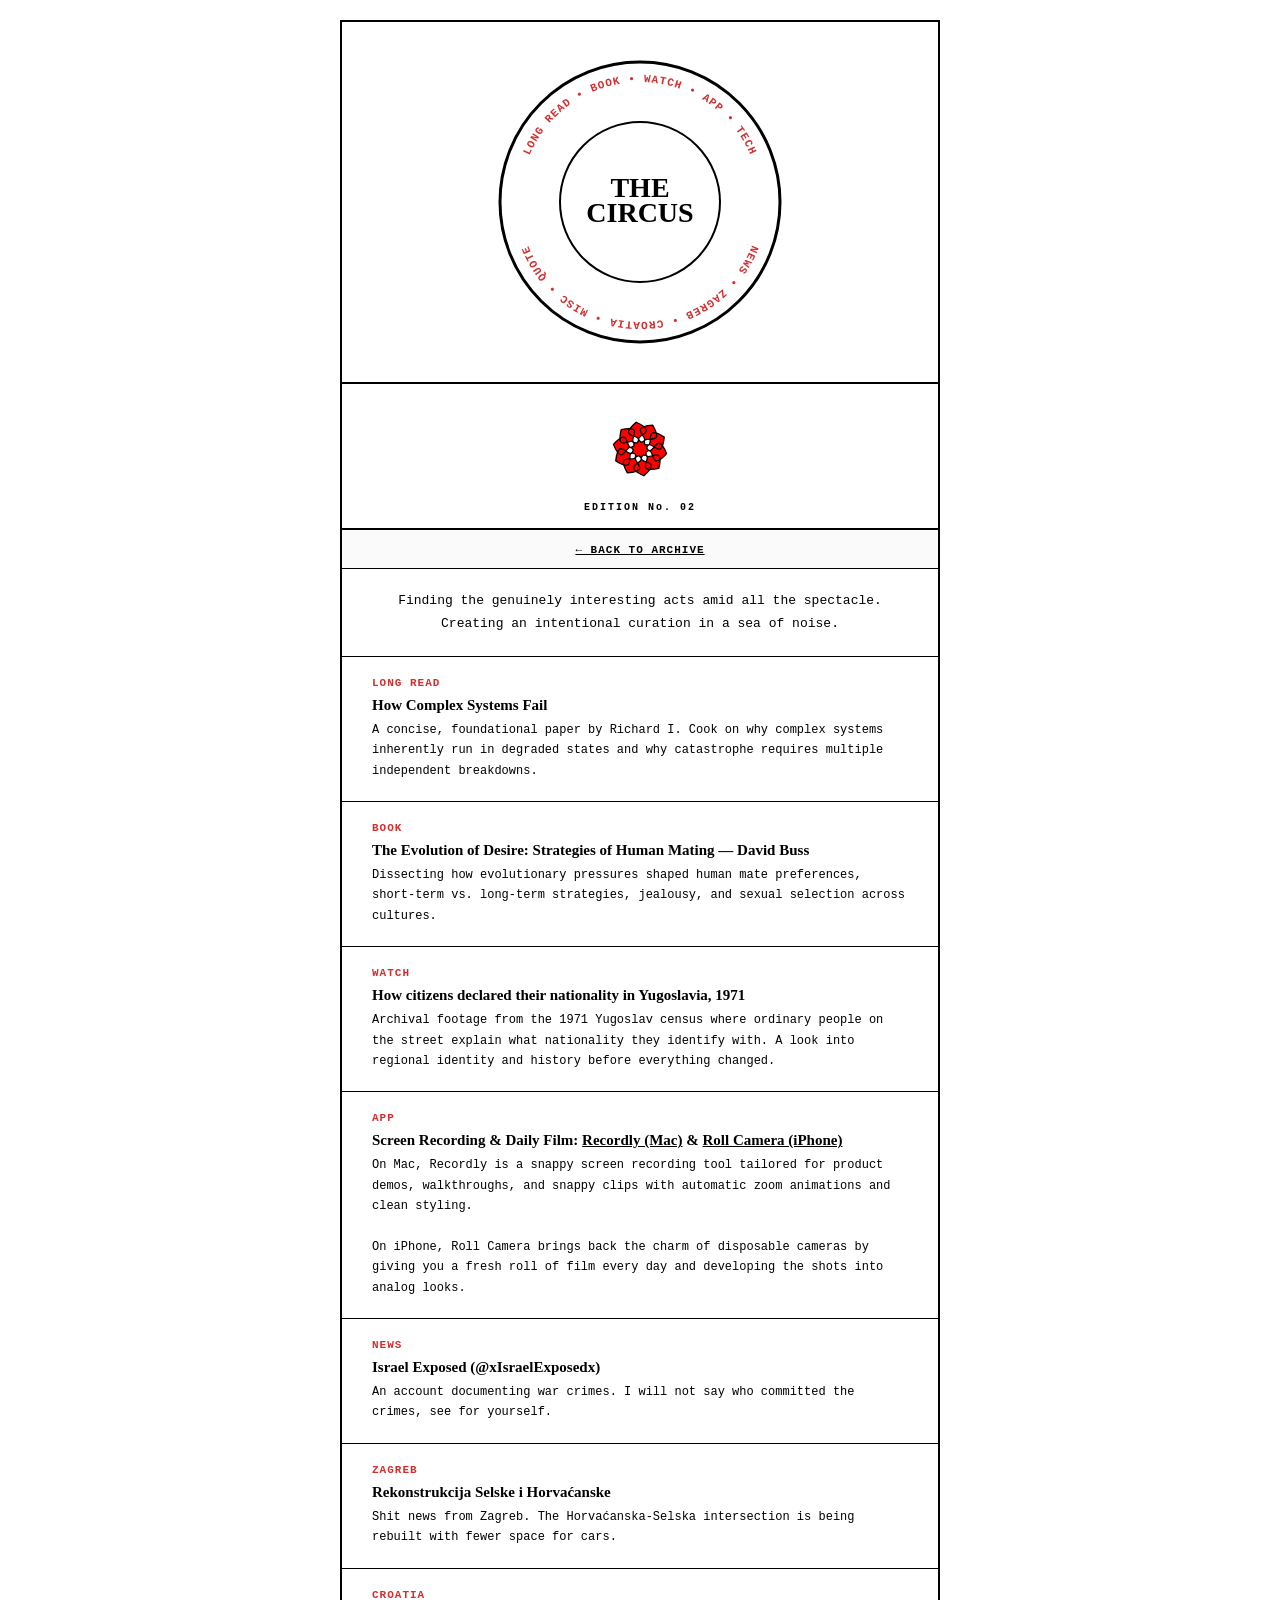
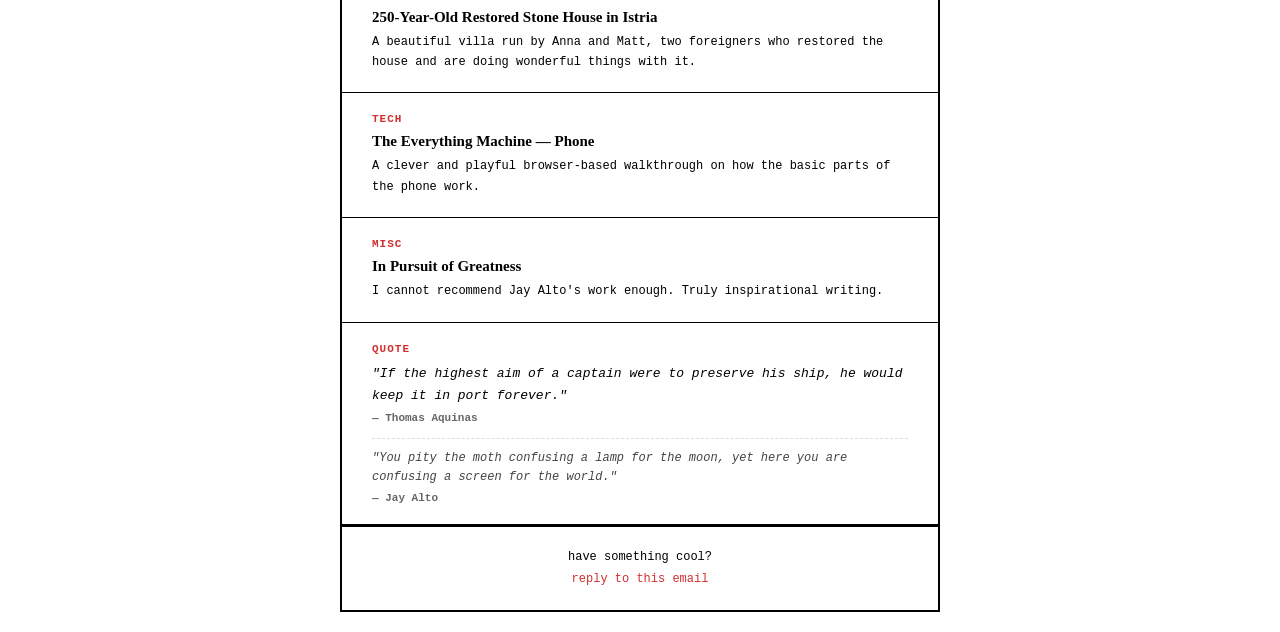
==== editions/august-2026.html @ e8a1b646 "August edition" ====
<!DOCTYPE html>
<html lang="en">
<head>
    <meta charset="UTF-8">
    <meta name="viewport" content="width=device-width, initial-scale=1.0">
    <title>THE CIRCUS — August 2026 Edition</title>
    <style>
        @media only screen and (max-width: 600px) {
            .email-container {
                width: 100% !important;
                border-left: none !important;
                border-right: none !important;
            }
            .content-padding {
                padding: 15px 20px !important;
            }
            .main-title {
                font-size: 24px !important;
            }
            .svg-container {
                width: 250px !important;
                height: 250px !important;
            }
        }

        @keyframes spin {
            from {
                transform: rotate(0deg);
            }
            to {
                transform: rotate(360deg);
            }
        }
        .spinning-ring {
            animation: spin 8s linear infinite;
            transform-origin: center;
            display: inline-block;
        }
    </style>
</head>
<body style="margin: 0; padding: 0; font-family: 'Courier New', Courier, monospace; background-color: #fff;">

    <table width="100%" border="0" cellpadding="0" cellspacing="0" style="background-color: #fff;">
        <tr>
            <td align="center" style="padding: 20px 0;">

                <table class="email-container" width="600" border="0" cellpadding="0" cellspacing="0" style="background-color: #fff; border: 2px solid #000; max-width: 600px;">

                    <!-- Header with circular ring and curved text -->
                    <tr>
                        <td class="content-padding" style="padding: 30px 0; border-bottom: 2px solid #000; text-align: center;">
                            <svg class="svg-container" width="300" height="300" viewBox="0 0 300 300" xmlns="http://www.w3.org/2000/svg" style="margin: 0 auto; display: block;">

                                <circle cx="150" cy="150" r="140" fill="none" stroke="#000" stroke-width="3"/>
                                <circle cx="150" cy="150" r="80" fill="none" stroke="#000" stroke-width="2"/>
                                <circle cx="150" cy="150" r="70" fill="#fff" stroke="none"/>

                                <g class="spinning-ring">
                                    <defs>
                                        <path id="topCircle" d="M 30, 150 A 120, 120 0 0, 1 270, 150" fill="none"/>
                                        <path id="bottomCircle" d="M 270, 150 A 120, 120 0 0, 1 30, 150" fill="none"/>
                                    </defs>

                                    <text font-family="'Courier New', Courier, monospace" font-size="11" font-weight="bold" fill="#d32f2f" letter-spacing="1">
                                        <textPath href="#topCircle" startOffset="50%" text-anchor="middle">
                                            LONG READ  •  BOOK  •  WATCH  •  APP  •  TECH
                                        </textPath>
                                    </text>

                                    <text font-family="'Courier New', Courier, monospace" font-size="11" font-weight="bold" fill="#d32f2f" letter-spacing="1">
                                        <textPath href="#bottomCircle" startOffset="50%" text-anchor="middle">
                                            NEWS  •  ZAGREB  •  CROATIA  •  MISC •  QUOTE
                                        </textPath>
                                    </text>
                                </g>

                                <text class="main-title" x="150" y="145" font-family="Georgia, serif" font-size="28" font-weight="bold" text-anchor="middle" fill="#000">THE</text>
                                <text class="main-title" x="150" y="170" font-family="Georgia, serif" font-size="28" font-weight="bold" text-anchor="middle" fill="#000">CIRCUS</text>

                            </svg>
                        </td>
                    </tr>

                    <!-- Edition Seal -->
                    <tr>
                        <td class="content-padding" style="padding: 20px 0 15px 0; border-bottom: 2px solid #000; text-align: center;">
                            <svg width="90" height="90" viewBox="0 0 1000 1000" xmlns="http://www.w3.org/2000/svg" style="display: block; margin: 0 auto;">
                                <g transform="translate(500, 500) rotate(261.86400000000003)"><g transform="scale(1.2)" opacity="1"><g transform="rotate(0) scale(1)" opacity="1"><path d="M 250 0 C 113.54578945994976 218.37238476027972, 141.4484108922605 -75.02513537941229, 59.441032268447096 19.31356214843421 C 70.33550011190437 143.8378994099024, 220.21654058284918 -109.92642986878644, 202.25424859373686 146.9463130731183 C -36.49559395721087 243.4075108777157, 158.53283636643397 22.44468035545108, 36.73657826827957 50.563562148434215 C -27.643181095477217 157.70947473619827, 242.77205808802077 40.50768497065155, 77.25424859373686 237.76412907378838 C -172.59690092233222 175.469240956874, 115.06310668155504 111.34139106115921, 3.827021247335479e-15 62.5 C -115.06310668155504 111.34139106115921, 172.59690092233225 175.469240956874, -77.25424859373683 237.7641290737884 C -242.77205808802074 40.50768497065161, 27.643181095477225 157.70947473619825, -36.736578268279565 50.563562148434215 C -158.53283636643397 22.444680355451094, 36.4955939572109 243.4075108777157, -202.25424859373683 146.94631307311832 C -220.21654058284918 -109.92642986878641, -70.33550011190435 143.8378994099024, -59.441032268447096 19.31356214843422 C -141.4484108922605 -75.02513537941229, -113.54578945994973 218.37238476027972, -250 3.061616997868383e-14 C -113.54578945994979 -218.37238476027972, -141.44841089226048 75.02513537941232, -59.4410322684471 -19.313562148434205 C -70.33550011190438 -143.8378994099024, -220.21654058284912 109.92642986878647, -202.25424859373686 -146.94631307311826 C 36.49559395721087 -243.4075108777157, -158.53283636643397 -22.44468035545106, -36.73657826827958 -50.56356214843421 C 27.643181095477196 -157.70947473619825, -242.77205808802077 -40.50768497065155, -77.25424859373689 -237.76412907378838 C 172.59690092233222 -175.46924095687405, -115.06310668155506 -111.34139106115919, -1.1481063742006436e-14 -62.5 C 115.06310668155501 -111.34139106115924, -172.59690092233228 -175.46924095687396, 77.2542485937368 -237.7641290737884 C 242.77205808802074 -40.50768497065164, -27.643181095477246 -157.70947473619825, 36.73657826827956 -50.56356214843422 C 158.53283636643397 -22.44468035545112, -36.49559395721093 -243.4075108777157, 202.25424859373683 -146.94631307311835 C 220.2165405828492 109.92642986878639, 70.33550011190434 -143.83789940990243, 59.441032268447096 -19.31356214843423 C 141.4484108922605 75.02513537941226, 113.54578945994976 -218.37238476027972, 250 0 Z" fill="#FF0000" stroke="#000000" stroke-width="12" stroke-linejoin="round"/></g></g></g>
                            </svg>
                            <p style="margin: 8px 0 0 0; color: #000; font-size: 10px; font-weight: bold; letter-spacing: 2px;">EDITION No. 02</p>
                        </td>
                    </tr>

                    <!-- Navigation Bar -->
                    <tr>
                        <td class="content-padding" style="padding: 10px 30px; border-bottom: 1px solid #000; background-color: #fafafa; text-align: center;">
                            <a href="../index.html" style="color: #000; font-size: 11px; font-weight: bold; text-decoration: underline; letter-spacing: 1px;">← BACK TO ARCHIVE</a>
                        </td>
                    </tr>

                    <!-- Intro -->
                    <tr>
                        <td class="content-padding" style="padding: 20px 30px; border-bottom: 1px solid #000;">
                            <p style="margin: 0; color: #000; font-size: 13px; line-height: 1.8; text-align: center;">Finding the genuinely interesting acts amid all the spectacle. Creating an intentional curation in a sea of noise.</p>
                        </td>
                    </tr>

                    <!-- Long Read -->
                    <tr>
                        <td class="content-padding" style="padding: 20px 30px; border-bottom: 1px solid #000;">
                            <p style="margin: 0 0 5px 0; color: #d32f2f; font-size: 11px; font-weight: bold; letter-spacing: 1px;">LONG READ</p>
                            <h3 style="margin: 8px 0 6px 0; color: #000; font-size: 15px; font-weight: bold; font-family: Georgia, serif;">
                                <a href="https://how.complexsystems.fail/" style="color: #000; text-decoration: none;">How Complex Systems Fail</a>
                            </h3>
                            <p style="margin: 0; color: #000; font-size: 12px; line-height: 1.7;">A concise, foundational paper by Richard I. Cook on why complex systems inherently run in degraded states and why catastrophe requires multiple independent breakdowns.</p>
                        </td>
                    </tr>

                    <!-- Book -->
                    <tr>
                        <td class="content-padding" style="padding: 20px 30px; border-bottom: 1px solid #000;">
                            <p style="margin: 0 0 5px 0; color: #d32f2f; font-size: 11px; font-weight: bold; letter-spacing: 1px;">BOOK</p>
                            <h3 style="margin: 8px 0 6px 0; color: #000; font-size: 15px; font-weight: bold; font-family: Georgia, serif;">
                                <a href="https://www.goodreads.com/book/show/27491.The_Evolution_Of_Desire" style="color: #000; text-decoration: none;">The Evolution of Desire: Strategies of Human Mating — David Buss</a>
                            </h3>
                            <p style="margin: 0; color: #000; font-size: 12px; line-height: 1.7;">Dissecting how evolutionary pressures shaped human mate preferences, short-term vs. long-term strategies, jealousy, and sexual selection across cultures.</p>
                        </td>
                    </tr>

                    <!-- Watch -->
                    <tr>
                        <td class="content-padding" style="padding: 20px 30px; border-bottom: 1px solid #000;">
                            <p style="margin: 0 0 5px 0; color: #d32f2f; font-size: 11px; font-weight: bold; letter-spacing: 1px;">WATCH</p>
                            <h3 style="margin: 8px 0 6px 0; color: #000; font-size: 15px; font-weight: bold; font-family: Georgia, serif;">
                                <a href="https://www.youtube.com/watch?v=VNcKj-SyLec" style="color: #000; text-decoration: none;">How citizens declared their nationality in Yugoslavia, 1971</a>
                            </h3>
                            <p style="margin: 0; color: #000; font-size: 12px; line-height: 1.7;">Archival footage from the 1971 Yugoslav census where ordinary people on the street explain what nationality they identify with. A look into regional identity and history before everything changed.</p>
                        </td>
                    </tr>

                    <!-- App -->
                    <tr>
                        <td class="content-padding" style="padding: 20px 30px; border-bottom: 1px solid #000;">
                            <p style="margin: 0 0 5px 0; color: #d32f2f; font-size: 11px; font-weight: bold; letter-spacing: 1px;">APP</p>
                            <h3 style="margin: 8px 0 6px 0; color: #000; font-size: 15px; font-weight: bold; font-family: Georgia, serif;">
                                Screen Recording &amp; Daily Film: <a href="https://recordly.dev/" style="color: #000; text-decoration: underline;">Recordly (Mac)</a> &amp; <a href="https://apps.apple.com/hr/app/roll-camera-fresh-film-daily/id6757470454" style="color: #000; text-decoration: underline;">Roll Camera (iPhone)</a>
                            </h3>
                            <p style="margin: 0; color: #000; font-size: 12px; line-height: 1.7;">On Mac, Recordly is a snappy screen recording tool tailored for product demos, walkthroughs, and snappy clips with automatic zoom animations and clean styling.<br><br>On iPhone, Roll Camera brings back the charm of disposable cameras by giving you a fresh roll of film every day and developing the shots into analog looks.</p>
                        </td>
                    </tr>

                    <!-- News -->
                    <tr>
                        <td class="content-padding" style="padding: 20px 30px; border-bottom: 1px solid #000;">
                            <p style="margin: 0 0 5px 0; color: #d32f2f; font-size: 11px; font-weight: bold; letter-spacing: 1px;">NEWS</p>
                            <h3 style="margin: 8px 0 6px 0; color: #000; font-size: 15px; font-weight: bold; font-family: Georgia, serif;">
                                <a href="https://x.com/xIsraelExposedx" style="color: #000; text-decoration: none;">Israel Exposed (@xIsraelExposedx)</a>
                            </h3>
                            <p style="margin: 0; color: #000; font-size: 12px; line-height: 1.7;">An account documenting war crimes. I will not say who committed the crimes, see for yourself.</p>
                        </td>
                    </tr>

                    <!-- Zagreb -->
                    <tr>
                        <td class="content-padding" style="padding: 20px 30px; border-bottom: 1px solid #000;">
                            <p style="margin: 0 0 5px 0; color: #d32f2f; font-size: 11px; font-weight: bold; letter-spacing: 1px;">ZAGREB</p>
                            <h3 style="margin: 8px 0 6px 0; color: #000; font-size: 15px; font-weight: bold; font-family: Georgia, serif;">
                                <a href="https://www.jutarnji.hr/vijesti/zagreb/rekonstrukcija-selske-i-horvacanske-bus-traka-novo-stajaliste-vise-zelenila-15740242" style="color: #000; text-decoration: none;">Rekonstrukcija Selske i Horvaćanske</a>
                            </h3>
                            <p style="margin: 0; color: #000; font-size: 12px; line-height: 1.7;">Shit news from Zagreb. The Horvaćanska-Selska intersection is being rebuilt with fewer space for cars.</p>
                        </td>
                    </tr>

                    <!-- Croatia -->
                    <tr>
                        <td class="content-padding" style="padding: 20px 30px; border-bottom: 1px solid #000;">
                            <p style="margin: 0 0 5px 0; color: #d32f2f; font-size: 11px; font-weight: bold; letter-spacing: 1px;">CROATIA</p>
                            <h3 style="margin: 8px 0 6px 0; color: #000; font-size: 15px; font-weight: bold; font-family: Georgia, serif;">
                                <a href="https://magme.hr/ova-gotovo-250-godina-stara-kamena-kuca-u-istri-nudi-odmor-uz-vrhunsku-gastronomiju-i-prirodu/" style="color: #000; text-decoration: none;">250-Year-Old Restored Stone House in Istria</a>
                            </h3>
                            <p style="margin: 0; color: #000; font-size: 12px; line-height: 1.7;">A beautiful villa run by Anna and Matt, two foreigners who restored the house and are doing wonderful things with it.</p>
                        </td>
                    </tr>

                    <!-- Tech -->
                    <tr>
                        <td class="content-padding" style="padding: 20px 30px; border-bottom: 1px solid #000;">
                            <p style="margin: 0 0 5px 0; color: #d32f2f; font-size: 11px; font-weight: bold; letter-spacing: 1px;">TECH</p>
                            <h3 style="margin: 8px 0 6px 0; color: #000; font-size: 15px; font-weight: bold; font-family: Georgia, serif;">
                                <a href="https://everythingmachine.io/phone/?ueid=700e7a19033b3e05077d537e4201fb84&utm_source=Sailthru&utm_medium=email&utm_campaign=2026-08-01%20Installer%20138&utm_term=Installer" style="color: #000; text-decoration: none;">The Everything Machine — Phone</a>
                            </h3>
                            <p style="margin: 0; color: #000; font-size: 12px; line-height: 1.7;">A clever and playful browser-based walkthrough on how the basic parts of the phone work.</p>
                        </td>
                    </tr>

                    <!-- Misc -->
                    <tr>
                        <td class="content-padding" style="padding: 20px 30px; border-bottom: 1px solid #000;">
                            <p style="margin: 0 0 5px 0; color: #d32f2f; font-size: 11px; font-weight: bold; letter-spacing: 1px;">MISC</p>
                            <h3 style="margin: 8px 0 6px 0; color: #000; font-size: 15px; font-weight: bold; font-family: Georgia, serif;">
                                <a href="https://jayalto.substack.com/p/we-need-more-people-who-are-unapologetically?triedRedirect=true" style="color: #000; text-decoration: none;">In Pursuit of Greatness</a>
                            </h3>
                            <p style="margin: 0; color: #000; font-size: 12px; line-height: 1.7;">I cannot recommend Jay Alto's work enough. Truly inspirational writing.</p>
                        </td>
                    </tr>

                    <!-- Quote -->
                    <tr>
                        <td class="content-padding" style="padding: 20px 30px; border-bottom: 1px solid #000;">
                            <p style="margin: 0 0 5px 0; color: #d32f2f; font-size: 11px; font-weight: bold; letter-spacing: 1px;">QUOTE</p>
                            <p style="margin: 8px 0 0 0; color: #000; font-size: 13px; line-height: 1.7; font-style: italic;">
                                "If the highest aim of a captain were to preserve his ship, he would keep it in port forever."
                            </p>
                            <p style="margin: 5px 0 0 0; color: #666; font-size: 11px; font-weight: bold;">— Thomas Aquinas</p>
                            <div style="margin-top: 14px; padding-top: 10px; border-top: 1px dashed #ddd;">
                                <p style="margin: 0; color: #444; font-size: 12px; line-height: 1.6; font-style: italic;">
                                    "You pity the moth confusing a lamp for the moon, yet here you are confusing a screen for the world."
                                </p>
                                <p style="margin: 5px 0 0 0; color: #666; font-size: 11px; font-weight: bold;">— Jay Alto</p>
                            </div>
                        </td>
                    </tr>

                    <!-- Footer -->
                    <tr>
                        <td class="content-padding" style="padding: 20px 30px; border-top: 2px solid #000; text-align: center;">
                            <p style="margin: 0; color: #000; font-size: 12px; line-height: 1.8;">have something cool?<br><span style="color: #d32f2f;">reply to this email</span></p>
                        </td>
                    </tr>

                </table>

            </td>
        </tr>
    </table>

</body>
</html>
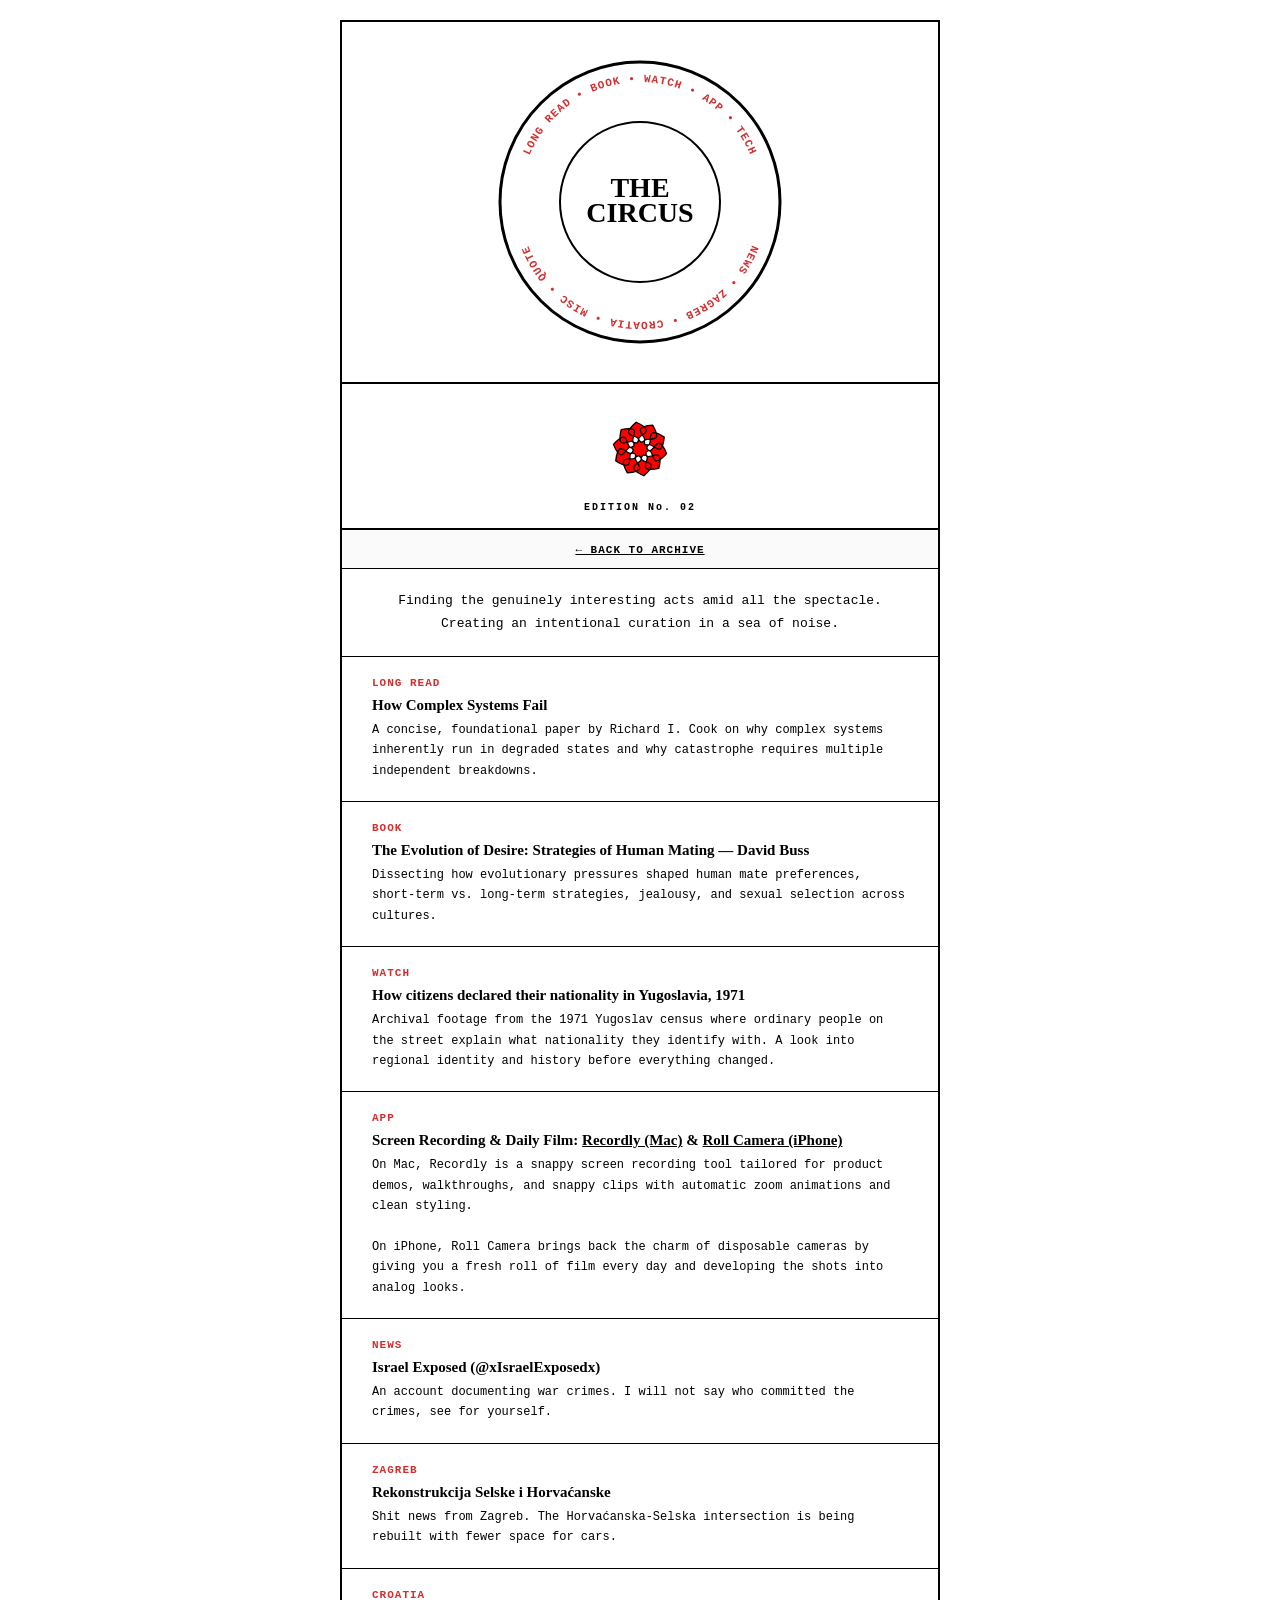
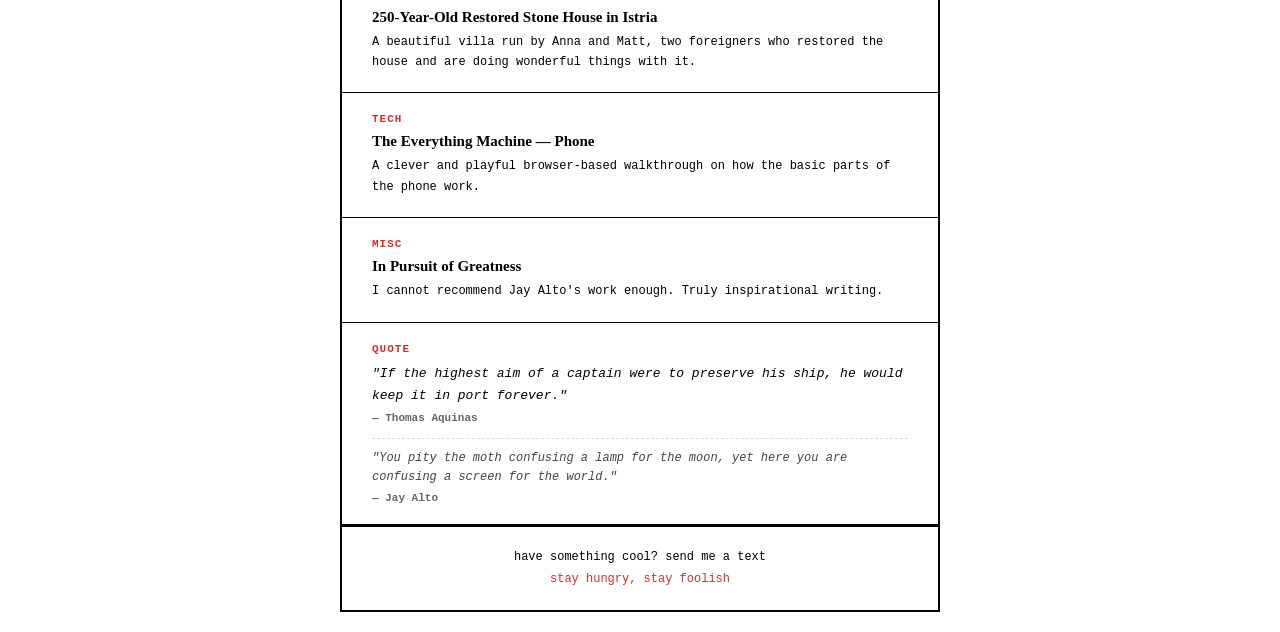
==== commit 0f234bec: "Added october edition, minor fixes for previous editions" ====
--- a/editions/august-2026.html
+++ b/editions/august-2026.html
@@ -110,7 +110,7 @@
                         <td class="content-padding" style="padding: 20px 30px; border-bottom: 1px solid #000;">
                             <p style="margin: 0 0 5px 0; color: #d32f2f; font-size: 11px; font-weight: bold; letter-spacing: 1px;">LONG READ</p>
                             <h3 style="margin: 8px 0 6px 0; color: #000; font-size: 15px; font-weight: bold; font-family: Georgia, serif;">
-                                <a href="https://how.complexsystems.fail/" style="color: #000; text-decoration: none;">How Complex Systems Fail</a>
+                                <a href="https://how.complexsystems.fail/" style="color: #000; text-decoration: none;" target="_blank" rel="noopener noreferrer">How Complex Systems Fail</a>
                             </h3>
                             <p style="margin: 0; color: #000; font-size: 12px; line-height: 1.7;">A concise, foundational paper by Richard I. Cook on why complex systems inherently run in degraded states and why catastrophe requires multiple independent breakdowns.</p>
                         </td>
@@ -121,7 +121,7 @@
                         <td class="content-padding" style="padding: 20px 30px; border-bottom: 1px solid #000;">
                             <p style="margin: 0 0 5px 0; color: #d32f2f; font-size: 11px; font-weight: bold; letter-spacing: 1px;">BOOK</p>
                             <h3 style="margin: 8px 0 6px 0; color: #000; font-size: 15px; font-weight: bold; font-family: Georgia, serif;">
-                                <a href="https://www.goodreads.com/book/show/27491.The_Evolution_Of_Desire" style="color: #000; text-decoration: none;">The Evolution of Desire: Strategies of Human Mating — David Buss</a>
+                                <a href="https://www.goodreads.com/book/show/27491.The_Evolution_Of_Desire" style="color: #000; text-decoration: none;" target="_blank" rel="noopener noreferrer">The Evolution of Desire: Strategies of Human Mating — David Buss</a>
                             </h3>
                             <p style="margin: 0; color: #000; font-size: 12px; line-height: 1.7;">Dissecting how evolutionary pressures shaped human mate preferences, short-term vs. long-term strategies, jealousy, and sexual selection across cultures.</p>
                         </td>
@@ -132,7 +132,7 @@
                         <td class="content-padding" style="padding: 20px 30px; border-bottom: 1px solid #000;">
                             <p style="margin: 0 0 5px 0; color: #d32f2f; font-size: 11px; font-weight: bold; letter-spacing: 1px;">WATCH</p>
                             <h3 style="margin: 8px 0 6px 0; color: #000; font-size: 15px; font-weight: bold; font-family: Georgia, serif;">
-                                <a href="https://www.youtube.com/watch?v=VNcKj-SyLec" style="color: #000; text-decoration: none;">How citizens declared their nationality in Yugoslavia, 1971</a>
+                                <a href="https://www.youtube.com/watch?v=VNcKj-SyLec" style="color: #000; text-decoration: none;" target="_blank" rel="noopener noreferrer">How citizens declared their nationality in Yugoslavia, 1971</a>
                             </h3>
                             <p style="margin: 0; color: #000; font-size: 12px; line-height: 1.7;">Archival footage from the 1971 Yugoslav census where ordinary people on the street explain what nationality they identify with. A look into regional identity and history before everything changed.</p>
                         </td>
@@ -143,7 +143,7 @@
                         <td class="content-padding" style="padding: 20px 30px; border-bottom: 1px solid #000;">
                             <p style="margin: 0 0 5px 0; color: #d32f2f; font-size: 11px; font-weight: bold; letter-spacing: 1px;">APP</p>
                             <h3 style="margin: 8px 0 6px 0; color: #000; font-size: 15px; font-weight: bold; font-family: Georgia, serif;">
-                                Screen Recording &amp; Daily Film: <a href="https://recordly.dev/" style="color: #000; text-decoration: underline;">Recordly (Mac)</a> &amp; <a href="https://apps.apple.com/hr/app/roll-camera-fresh-film-daily/id6757470454" style="color: #000; text-decoration: underline;">Roll Camera (iPhone)</a>
+                                Screen Recording &amp; Daily Film: <a href="https://recordly.dev/" style="color: #000; text-decoration: underline;" target="_blank" rel="noopener noreferrer">Recordly (Mac)</a> &amp; <a href="https://apps.apple.com/hr/app/roll-camera-fresh-film-daily/id6757470454" style="color: #000; text-decoration: underline;" target="_blank" rel="noopener noreferrer">Roll Camera (iPhone)</a>
                             </h3>
                             <p style="margin: 0; color: #000; font-size: 12px; line-height: 1.7;">On Mac, Recordly is a snappy screen recording tool tailored for product demos, walkthroughs, and snappy clips with automatic zoom animations and clean styling.<br><br>On iPhone, Roll Camera brings back the charm of disposable cameras by giving you a fresh roll of film every day and developing the shots into analog looks.</p>
                         </td>
@@ -154,7 +154,7 @@
                         <td class="content-padding" style="padding: 20px 30px; border-bottom: 1px solid #000;">
                             <p style="margin: 0 0 5px 0; color: #d32f2f; font-size: 11px; font-weight: bold; letter-spacing: 1px;">NEWS</p>
                             <h3 style="margin: 8px 0 6px 0; color: #000; font-size: 15px; font-weight: bold; font-family: Georgia, serif;">
-                                <a href="https://x.com/xIsraelExposedx" style="color: #000; text-decoration: none;">Israel Exposed (@xIsraelExposedx)</a>
+                                <a href="https://x.com/xIsraelExposedx" style="color: #000; text-decoration: none;" target="_blank" rel="noopener noreferrer">Israel Exposed (@xIsraelExposedx)</a>
                             </h3>
                             <p style="margin: 0; color: #000; font-size: 12px; line-height: 1.7;">An account documenting war crimes. I will not say who committed the crimes, see for yourself.</p>
                         </td>
@@ -165,7 +165,7 @@
                         <td class="content-padding" style="padding: 20px 30px; border-bottom: 1px solid #000;">
                             <p style="margin: 0 0 5px 0; color: #d32f2f; font-size: 11px; font-weight: bold; letter-spacing: 1px;">ZAGREB</p>
                             <h3 style="margin: 8px 0 6px 0; color: #000; font-size: 15px; font-weight: bold; font-family: Georgia, serif;">
-                                <a href="https://www.jutarnji.hr/vijesti/zagreb/rekonstrukcija-selske-i-horvacanske-bus-traka-novo-stajaliste-vise-zelenila-15740242" style="color: #000; text-decoration: none;">Rekonstrukcija Selske i Horvaćanske</a>
+                                <a href="https://www.jutarnji.hr/vijesti/zagreb/rekonstrukcija-selske-i-horvacanske-bus-traka-novo-stajaliste-vise-zelenila-15740242" style="color: #000; text-decoration: none;" target="_blank" rel="noopener noreferrer">Rekonstrukcija Selske i Horvaćanske</a>
                             </h3>
                             <p style="margin: 0; color: #000; font-size: 12px; line-height: 1.7;">Shit news from Zagreb. The Horvaćanska-Selska intersection is being rebuilt with fewer space for cars.</p>
                         </td>
@@ -176,7 +176,7 @@
                         <td class="content-padding" style="padding: 20px 30px; border-bottom: 1px solid #000;">
                             <p style="margin: 0 0 5px 0; color: #d32f2f; font-size: 11px; font-weight: bold; letter-spacing: 1px;">CROATIA</p>
                             <h3 style="margin: 8px 0 6px 0; color: #000; font-size: 15px; font-weight: bold; font-family: Georgia, serif;">
-                                <a href="https://magme.hr/ova-gotovo-250-godina-stara-kamena-kuca-u-istri-nudi-odmor-uz-vrhunsku-gastronomiju-i-prirodu/" style="color: #000; text-decoration: none;">250-Year-Old Restored Stone House in Istria</a>
+                                <a href="https://magme.hr/ova-gotovo-250-godina-stara-kamena-kuca-u-istri-nudi-odmor-uz-vrhunsku-gastronomiju-i-prirodu/" style="color: #000; text-decoration: none;" target="_blank" rel="noopener noreferrer">250-Year-Old Restored Stone House in Istria</a>
                             </h3>
                             <p style="margin: 0; color: #000; font-size: 12px; line-height: 1.7;">A beautiful villa run by Anna and Matt, two foreigners who restored the house and are doing wonderful things with it.</p>
                         </td>
@@ -187,7 +187,7 @@
                         <td class="content-padding" style="padding: 20px 30px; border-bottom: 1px solid #000;">
                             <p style="margin: 0 0 5px 0; color: #d32f2f; font-size: 11px; font-weight: bold; letter-spacing: 1px;">TECH</p>
                             <h3 style="margin: 8px 0 6px 0; color: #000; font-size: 15px; font-weight: bold; font-family: Georgia, serif;">
-                                <a href="https://everythingmachine.io/phone/?ueid=700e7a19033b3e05077d537e4201fb84&utm_source=Sailthru&utm_medium=email&utm_campaign=2026-08-01%20Installer%20138&utm_term=Installer" style="color: #000; text-decoration: none;">The Everything Machine — Phone</a>
+                                <a href="https://everythingmachine.io/phone/?ueid=700e7a19033b3e05077d537e4201fb84&utm_source=Sailthru&utm_medium=email&utm_campaign=2026-08-01%20Installer%20138&utm_term=Installer" style="color: #000; text-decoration: none;" target="_blank" rel="noopener noreferrer">The Everything Machine — Phone</a>
                             </h3>
                             <p style="margin: 0; color: #000; font-size: 12px; line-height: 1.7;">A clever and playful browser-based walkthrough on how the basic parts of the phone work.</p>
                         </td>
@@ -198,7 +198,7 @@
                         <td class="content-padding" style="padding: 20px 30px; border-bottom: 1px solid #000;">
                             <p style="margin: 0 0 5px 0; color: #d32f2f; font-size: 11px; font-weight: bold; letter-spacing: 1px;">MISC</p>
                             <h3 style="margin: 8px 0 6px 0; color: #000; font-size: 15px; font-weight: bold; font-family: Georgia, serif;">
-                                <a href="https://jayalto.substack.com/p/we-need-more-people-who-are-unapologetically?triedRedirect=true" style="color: #000; text-decoration: none;">In Pursuit of Greatness</a>
+                                <a href="https://jayalto.substack.com/p/we-need-more-people-who-are-unapologetically?triedRedirect=true" style="color: #000; text-decoration: none;" target="_blank" rel="noopener noreferrer">In Pursuit of Greatness</a>
                             </h3>
                             <p style="margin: 0; color: #000; font-size: 12px; line-height: 1.7;">I cannot recommend Jay Alto's work enough. Truly inspirational writing.</p>
                         </td>
@@ -224,7 +224,7 @@
                     <!-- Footer -->
                     <tr>
                         <td class="content-padding" style="padding: 20px 30px; border-top: 2px solid #000; text-align: center;">
-                            <p style="margin: 0; color: #000; font-size: 12px; line-height: 1.8;">have something cool?<br><span style="color: #d32f2f;">reply to this email</span></p>
+                            <p style="margin: 0; color: #000; font-size: 12px; line-height: 1.8;">have something cool? send me a text <br><span style="color: #d32f2f;">stay hungry, stay foolish</span></p>
                         </td>
                     </tr>
 
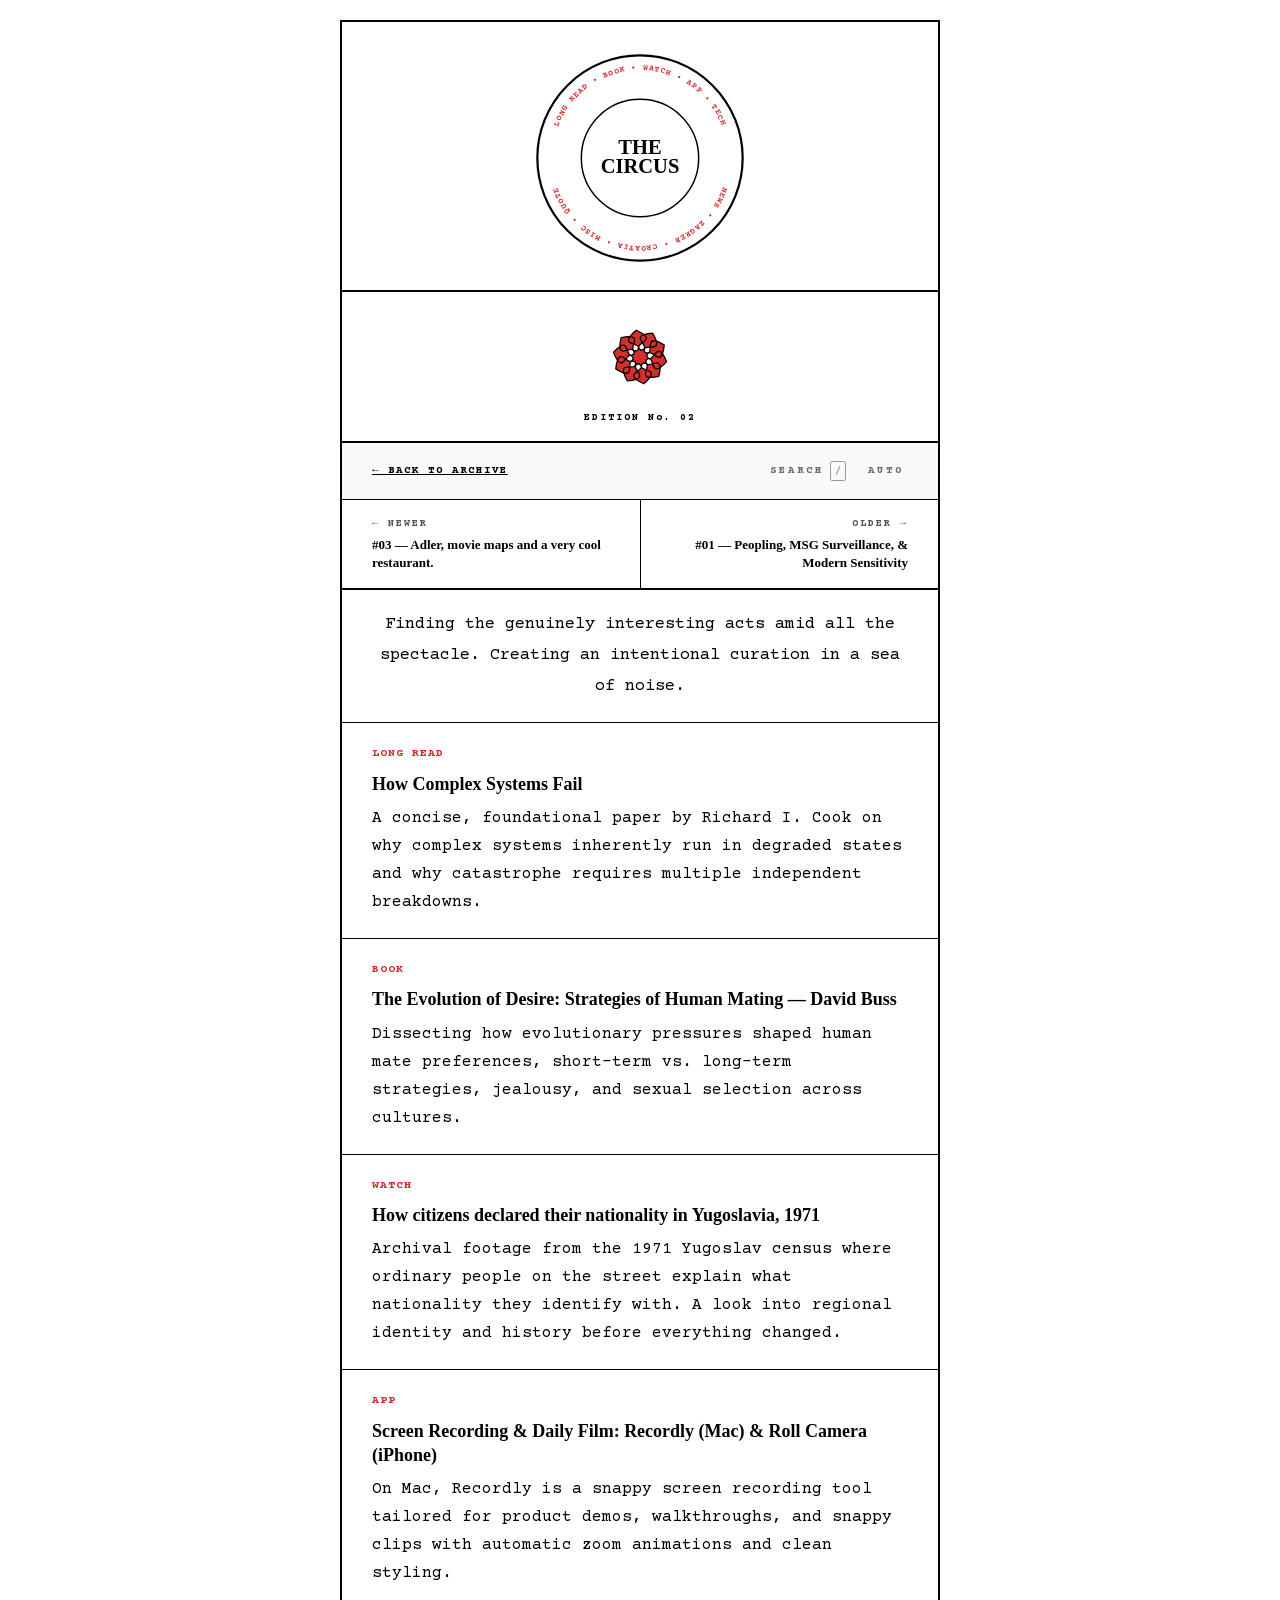
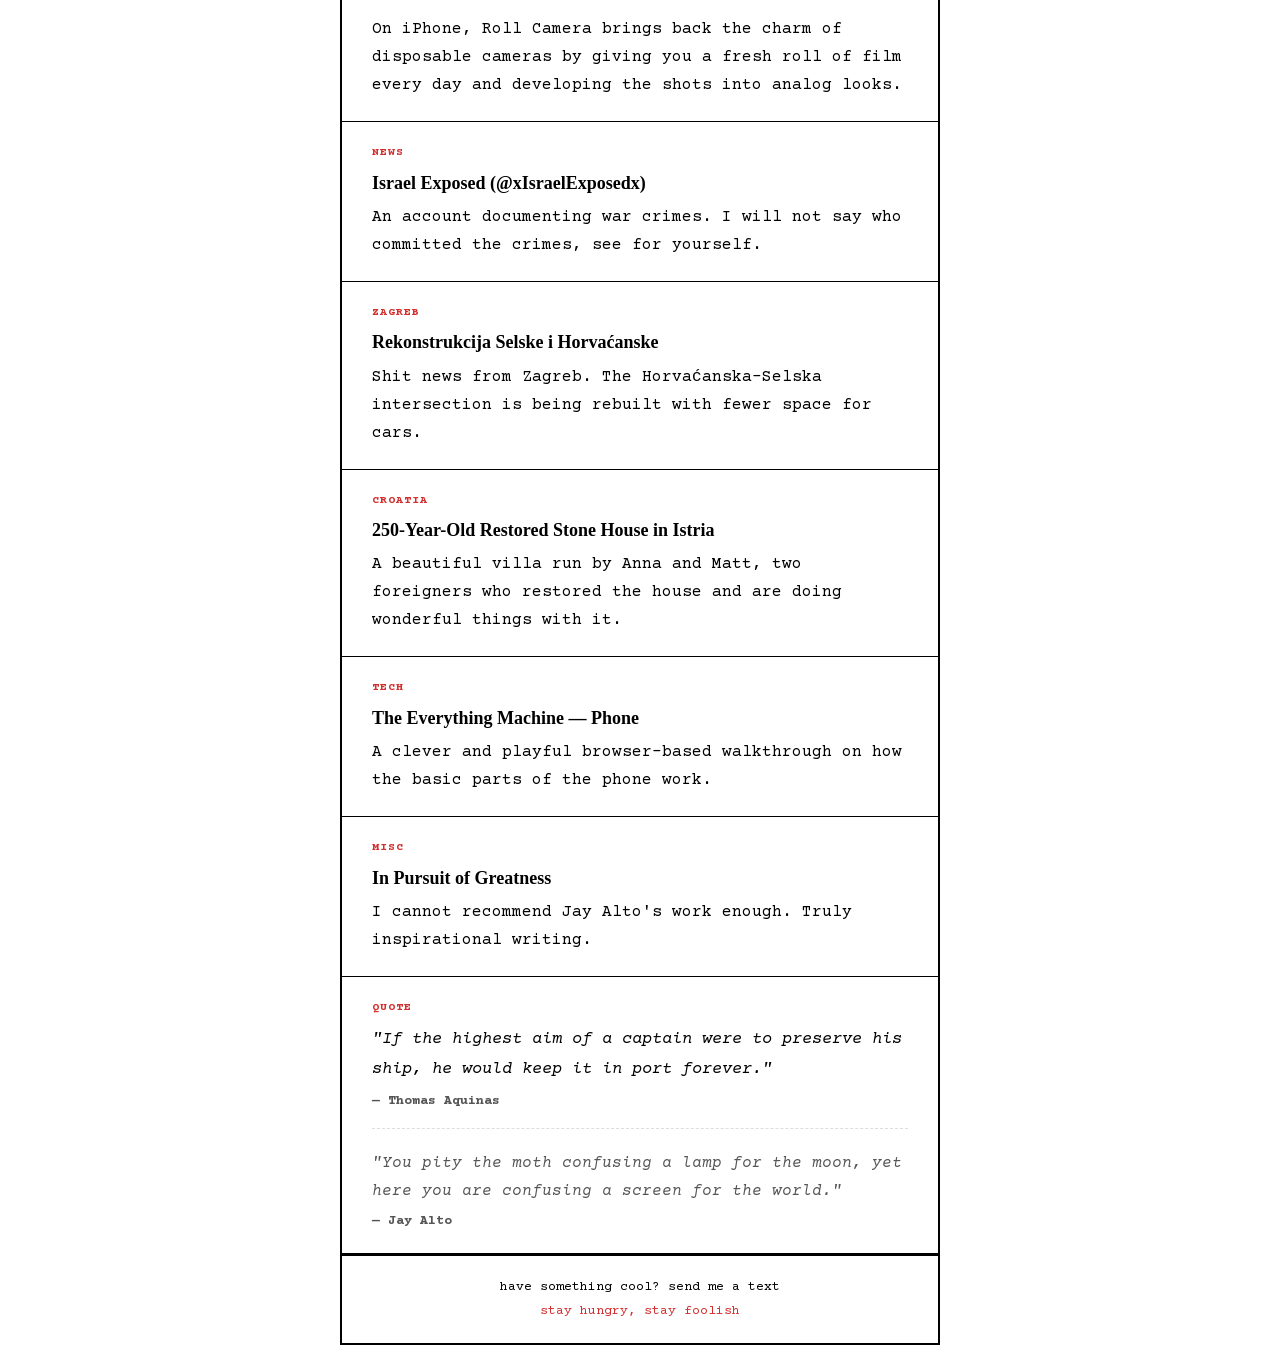
==== commit c0717992: "Design refactor, search, scrolling, theme switcher" ====
--- a/editions/august-2026.html
+++ b/editions/august-2026.html
@@ -3,236 +3,170 @@
 <head>
     <meta charset="UTF-8">
     <meta name="viewport" content="width=device-width, initial-scale=1.0">
-    <title>THE CIRCUS — August 2026 Edition</title>
-    <style>
-        @media only screen and (max-width: 600px) {
-            .email-container {
-                width: 100% !important;
-                border-left: none !important;
-                border-right: none !important;
-            }
-            .content-padding {
-                padding: 15px 20px !important;
-            }
-            .main-title {
-                font-size: 24px !important;
-            }
-            .svg-container {
-                width: 250px !important;
-                height: 250px !important;
-            }
-        }
+    <script>
+        (function () {
+            var d = document.documentElement;
+            d.classList.add('js');
+            var mode = 'system';
+            try { mode = localStorage.getItem('circus-theme') || 'system'; } catch (e) {}
+            var dark = mode === 'dark' ||
+                (mode === 'system' && window.matchMedia && window.matchMedia('(prefers-color-scheme: dark)').matches);
+            d.setAttribute('data-theme', dark ? 'dark' : 'light');
+            d.setAttribute('data-theme-mode', mode);
+            window.setTimeout(function () {
+                if (!d.hasAttribute('data-js-ready')) { d.classList.remove('js'); }
+            }, 2000);
+        })();
+    </script>
+    <meta name="color-scheme" content="light dark">
+    <meta name="theme-color" content="#ffffff" media="(prefers-color-scheme: light)">
+    <meta name="theme-color" content="#0e0e0e" media="(prefers-color-scheme: dark)">
+    <title>#02 — Complex Systems, Mating Strategies, &amp; Pursuit of Greatness — The Circus</title>
+    <meta name="description" content="August 2026 edition of The Circus: #02 — Complex Systems, Mating Strategies, &amp; Pursuit of Greatness. Long reads, books, films, apps, tech, and…">
+    <link rel="icon" type="image/svg+xml" href="../assets/favicon.svg">
+    <link rel="stylesheet" href="../assets/styles.css?v=20261020c">
+    <script src="../assets/site.js?v=20261020c" defer></script>
 
-        @keyframes spin {
-            from {
-                transform: rotate(0deg);
-            }
-            to {
-                transform: rotate(360deg);
-            }
-        }
-        .spinning-ring {
-            animation: spin 8s linear infinite;
-            transform-origin: center;
-            display: inline-block;
-        }
-    </style>
+    <meta property="og:type" content="article">
+    <meta property="og:site_name" content="The Circus">
+    <meta property="og:title" content="#02 — Complex Systems, Mating Strategies, &amp; Pursuit of Greatness">
+    <meta property="og:description" content="August 2026 edition of The Circus: #02 — Complex Systems, Mating Strategies, &amp; Pursuit of Greatness. Long reads, books, films, apps, tech, and…">
+    <meta name="twitter:card" content="summary">
+    <meta name="twitter:title" content="#02 — Complex Systems, Mating Strategies, &amp; Pursuit of Greatness">
+    <meta name="twitter:description" content="August 2026 edition of The Circus: #02 — Complex Systems, Mating Strategies, &amp; Pursuit of Greatness. Long reads, books, films, apps, tech, and…">
 </head>
-<body style="margin: 0; padding: 0; font-family: 'Courier New', Courier, monospace; background-color: #fff;">
+<body>
 
-    <table width="100%" border="0" cellpadding="0" cellspacing="0" style="background-color: #fff;">
-        <tr>
-            <td align="center" style="padding: 20px 0;">
+    <a class="skip-link" href="#main">Skip to content</a>
 
-                <table class="email-container" width="600" border="0" cellpadding="0" cellspacing="0" style="background-color: #fff; border: 2px solid #000; max-width: 600px;">
+    <svg class="seal-sprite" aria-hidden="true" focusable="false" xmlns="http://www.w3.org/2000/svg">
+    <symbol id="seal-august" viewBox="0 0 1000 1000"><g transform="translate(500, 500) rotate(261.86400000000003)"><g transform="scale(1.2)"><g transform="rotate(0) scale(1)"><path d="M 250 0 C 113.54578945994976 218.37238476027972, 141.4484108922605 -75.02513537941229, 59.441032268447096 19.31356214843421 C 70.33550011190437 143.8378994099024, 220.21654058284918 -109.92642986878644, 202.25424859373686 146.9463130731183 C -36.49559395721087 243.4075108777157, 158.53283636643397 22.44468035545108, 36.73657826827957 50.563562148434215 C -27.643181095477217 157.70947473619827, 242.77205808802077 40.50768497065155, 77.25424859373686 237.76412907378838 C -172.59690092233222 175.469240956874, 115.06310668155504 111.34139106115921, 3.827021247335479e-15 62.5 C -115.06310668155504 111.34139106115921, 172.59690092233225 175.469240956874, -77.25424859373683 237.7641290737884 C -242.77205808802074 40.50768497065161, 27.643181095477225 157.70947473619825, -36.736578268279565 50.563562148434215 C -158.53283636643397 22.444680355451094, 36.4955939572109 243.4075108777157, -202.25424859373683 146.94631307311832 C -220.21654058284918 -109.92642986878641, -70.33550011190435 143.8378994099024, -59.441032268447096 19.31356214843422 C -141.4484108922605 -75.02513537941229, -113.54578945994973 218.37238476027972, -250 3.061616997868383e-14 C -113.54578945994979 -218.37238476027972, -141.44841089226048 75.02513537941232, -59.4410322684471 -19.313562148434205 C -70.33550011190438 -143.8378994099024, -220.21654058284912 109.92642986878647, -202.25424859373686 -146.94631307311826 C 36.49559395721087 -243.4075108777157, -158.53283636643397 -22.44468035545106, -36.73657826827958 -50.56356214843421 C 27.643181095477196 -157.70947473619825, -242.77205808802077 -40.50768497065155, -77.25424859373689 -237.76412907378838 C 172.59690092233222 -175.46924095687405, -115.06310668155506 -111.34139106115919, -1.1481063742006436e-14 -62.5 C 115.06310668155501 -111.34139106115924, -172.59690092233228 -175.46924095687396, 77.2542485937368 -237.7641290737884 C 242.77205808802074 -40.50768497065164, -27.643181095477246 -157.70947473619825, 36.73657826827956 -50.56356214843422 C 158.53283636643397 -22.44468035545112, -36.49559395721093 -243.4075108777157, 202.25424859373683 -146.94631307311835 C 220.2165405828492 109.92642986878639, 70.33550011190434 -143.83789940990243, 59.441032268447096 -19.31356214843423 C 141.4484108922605 75.02513537941226, 113.54578945994976 -218.37238476027972, 250 0 Z"/></g></g></g></symbol>
+</svg>
 
-                    <!-- Header with circular ring and curved text -->
-                    <tr>
-                        <td class="content-padding" style="padding: 30px 0; border-bottom: 2px solid #000; text-align: center;">
-                            <svg class="svg-container" width="300" height="300" viewBox="0 0 300 300" xmlns="http://www.w3.org/2000/svg" style="margin: 0 auto; display: block;">
+    <div class="page">
+        <div class="container">
 
-                                <circle cx="150" cy="150" r="140" fill="none" stroke="#000" stroke-width="3"/>
-                                <circle cx="150" cy="150" r="80" fill="none" stroke="#000" stroke-width="2"/>
-                                <circle cx="150" cy="150" r="70" fill="#fff" stroke="none"/>
+            <header class="masthead">
+                <svg class="masthead-svg" width="300" height="300" viewBox="0 0 300 300" xmlns="http://www.w3.org/2000/svg" aria-hidden="true" focusable="false">
+                    <circle class="masthead-ring" cx="150" cy="150" r="140" stroke-width="3"/>
+                    <circle class="masthead-ring masthead-ring--inner" cx="150" cy="150" r="80" stroke-width="2"/>
+                    <circle class="masthead-disc" cx="150" cy="150" r="70"/>
 
-                                <g class="spinning-ring">
-                                    <defs>
-                                        <path id="topCircle" d="M 30, 150 A 120, 120 0 0, 1 270, 150" fill="none"/>
-                                        <path id="bottomCircle" d="M 270, 150 A 120, 120 0 0, 1 30, 150" fill="none"/>
-                                    </defs>
+                    <g class="spinning-ring">
+                        <defs>
+                            <path id="topCircle" d="M 30, 150 A 120, 120 0 0, 1 270, 150" fill="none"/>
+                            <path id="bottomCircle" d="M 270, 150 A 120, 120 0 0, 1 30, 150" fill="none"/>
+                        </defs>
 
-                                    <text font-family="'Courier New', Courier, monospace" font-size="11" font-weight="bold" fill="#d32f2f" letter-spacing="1">
-                                        <textPath href="#topCircle" startOffset="50%" text-anchor="middle">
-                                            LONG READ  •  BOOK  •  WATCH  •  APP  •  TECH
-                                        </textPath>
-                                    </text>
+                        <text class="masthead-arc">
+                            <textPath href="#topCircle" startOffset="50%" text-anchor="middle">
+                                LONG READ  •  BOOK  •  WATCH  •  APP  •  TECH
+                            </textPath>
+                        </text>
 
-                                    <text font-family="'Courier New', Courier, monospace" font-size="11" font-weight="bold" fill="#d32f2f" letter-spacing="1">
-                                        <textPath href="#bottomCircle" startOffset="50%" text-anchor="middle">
-                                            NEWS  •  ZAGREB  •  CROATIA  •  MISC •  QUOTE
-                                        </textPath>
-                                    </text>
-                                </g>
+                        <text class="masthead-arc">
+                            <textPath href="#bottomCircle" startOffset="50%" text-anchor="middle">
+                                NEWS  •  ZAGREB  •  CROATIA  •  MISC •  QUOTE
+                            </textPath>
+                        </text>
+                    </g>
 
-                                <text class="main-title" x="150" y="145" font-family="Georgia, serif" font-size="28" font-weight="bold" text-anchor="middle" fill="#000">THE</text>
-                                <text class="main-title" x="150" y="170" font-family="Georgia, serif" font-size="28" font-weight="bold" text-anchor="middle" fill="#000">CIRCUS</text>
+                    <g class="wordmark">
+                        <text class="masthead-word" x="150" y="145" text-anchor="middle">THE</text>
+                        <text class="masthead-word" x="150" y="170" text-anchor="middle">CIRCUS</text>
+                    </g>
+                </svg>
+            </header>
 
-                            </svg>
-                        </td>
-                    </tr>
+            <h1 class="visually-hidden">The Circus — #02 — Complex Systems, Mating Strategies, &amp; Pursuit of Greatness</h1>
 
-                    <!-- Edition Seal -->
-                    <tr>
-                        <td class="content-padding" style="padding: 20px 0 15px 0; border-bottom: 2px solid #000; text-align: center;">
-                            <svg width="90" height="90" viewBox="0 0 1000 1000" xmlns="http://www.w3.org/2000/svg" style="display: block; margin: 0 auto;">
-                                <g transform="translate(500, 500) rotate(261.86400000000003)"><g transform="scale(1.2)" opacity="1"><g transform="rotate(0) scale(1)" opacity="1"><path d="M 250 0 C 113.54578945994976 218.37238476027972, 141.4484108922605 -75.02513537941229, 59.441032268447096 19.31356214843421 C 70.33550011190437 143.8378994099024, 220.21654058284918 -109.92642986878644, 202.25424859373686 146.9463130731183 C -36.49559395721087 243.4075108777157, 158.53283636643397 22.44468035545108, 36.73657826827957 50.563562148434215 C -27.643181095477217 157.70947473619827, 242.77205808802077 40.50768497065155, 77.25424859373686 237.76412907378838 C -172.59690092233222 175.469240956874, 115.06310668155504 111.34139106115921, 3.827021247335479e-15 62.5 C -115.06310668155504 111.34139106115921, 172.59690092233225 175.469240956874, -77.25424859373683 237.7641290737884 C -242.77205808802074 40.50768497065161, 27.643181095477225 157.70947473619825, -36.736578268279565 50.563562148434215 C -158.53283636643397 22.444680355451094, 36.4955939572109 243.4075108777157, -202.25424859373683 146.94631307311832 C -220.21654058284918 -109.92642986878641, -70.33550011190435 143.8378994099024, -59.441032268447096 19.31356214843422 C -141.4484108922605 -75.02513537941229, -113.54578945994973 218.37238476027972, -250 3.061616997868383e-14 C -113.54578945994979 -218.37238476027972, -141.44841089226048 75.02513537941232, -59.4410322684471 -19.313562148434205 C -70.33550011190438 -143.8378994099024, -220.21654058284912 109.92642986878647, -202.25424859373686 -146.94631307311826 C 36.49559395721087 -243.4075108777157, -158.53283636643397 -22.44468035545106, -36.73657826827958 -50.56356214843421 C 27.643181095477196 -157.70947473619825, -242.77205808802077 -40.50768497065155, -77.25424859373689 -237.76412907378838 C 172.59690092233222 -175.46924095687405, -115.06310668155506 -111.34139106115919, -1.1481063742006436e-14 -62.5 C 115.06310668155501 -111.34139106115924, -172.59690092233228 -175.46924095687396, 77.2542485937368 -237.7641290737884 C 242.77205808802074 -40.50768497065164, -27.643181095477246 -157.70947473619825, 36.73657826827956 -50.56356214843422 C 158.53283636643397 -22.44468035545112, -36.49559395721093 -243.4075108777157, 202.25424859373683 -146.94631307311835 C 220.2165405828492 109.92642986878639, 70.33550011190434 -143.83789940990243, 59.441032268447096 -19.31356214843423 C 141.4484108922605 75.02513537941226, 113.54578945994976 -218.37238476027972, 250 0 Z" fill="#FF0000" stroke="#000000" stroke-width="12" stroke-linejoin="round"/></g></g></g>
-                            </svg>
-                            <p style="margin: 8px 0 0 0; color: #000; font-size: 10px; font-weight: bold; letter-spacing: 2px;">EDITION No. 02</p>
-                        </td>
-                    </tr>
+            <main id="main">
 
-                    <!-- Navigation Bar -->
-                    <tr>
-                        <td class="content-padding" style="padding: 10px 30px; border-bottom: 1px solid #000; background-color: #fafafa; text-align: center;">
-                            <a href="../index.html" style="color: #000; font-size: 11px; font-weight: bold; text-decoration: underline; letter-spacing: 1px;">← BACK TO ARCHIVE</a>
-                        </td>
-                    </tr>
+                <div class="edition-mark">
+                    <svg class="seal-svg" viewBox="0 0 1000 1000" aria-hidden="true" focusable="false">
+                    <use href="#seal-august"></use>
+                    </svg>
+                    <p class="edition-number">EDITION No. 02</p>
+                </div>
 
-                    <!-- Intro -->
-                    <tr>
-                        <td class="content-padding" style="padding: 20px 30px; border-bottom: 1px solid #000;">
-                            <p style="margin: 0; color: #000; font-size: 13px; line-height: 1.8; text-align: center;">Finding the genuinely interesting acts amid all the spectacle. Creating an intentional curation in a sea of noise.</p>
-                        </td>
-                    </tr>
+                <nav class="back-bar" aria-label="Edition navigation">
+                    <a href="../index.html">← BACK TO ARCHIVE</a>
+                    <div class="archive-tools">
+                        <button type="button" class="bar-btn" data-search-open aria-haspopup="dialog">SEARCH <kbd>/</kbd></button>
+                        <button type="button" class="bar-btn" data-theme-toggle aria-label="Colour theme: auto">AUTO</button>
+                    </div>
+                </nav>
+                <nav class="edition-nav" data-edition-nav aria-label="Other editions"></nav>
 
-                    <!-- Long Read -->
-                    <tr>
-                        <td class="content-padding" style="padding: 20px 30px; border-bottom: 1px solid #000;">
-                            <p style="margin: 0 0 5px 0; color: #d32f2f; font-size: 11px; font-weight: bold; letter-spacing: 1px;">LONG READ</p>
-                            <h3 style="margin: 8px 0 6px 0; color: #000; font-size: 15px; font-weight: bold; font-family: Georgia, serif;">
-                                <a href="https://how.complexsystems.fail/" style="color: #000; text-decoration: none;" target="_blank" rel="noopener noreferrer">How Complex Systems Fail</a>
-                            </h3>
-                            <p style="margin: 0; color: #000; font-size: 12px; line-height: 1.7;">A concise, foundational paper by Richard I. Cook on why complex systems inherently run in degraded states and why catastrophe requires multiple independent breakdowns.</p>
-                        </td>
-                    </tr>
+                <div class="lede">
+                    <p>Finding the genuinely interesting acts amid all the spectacle. Creating an intentional curation in a sea of noise.</p>
+                </div>
 
-                    <!-- Book -->
-                    <tr>
-                        <td class="content-padding" style="padding: 20px 30px; border-bottom: 1px solid #000;">
-                            <p style="margin: 0 0 5px 0; color: #d32f2f; font-size: 11px; font-weight: bold; letter-spacing: 1px;">BOOK</p>
-                            <h3 style="margin: 8px 0 6px 0; color: #000; font-size: 15px; font-weight: bold; font-family: Georgia, serif;">
-                                <a href="https://www.goodreads.com/book/show/27491.The_Evolution_Of_Desire" style="color: #000; text-decoration: none;" target="_blank" rel="noopener noreferrer">The Evolution of Desire: Strategies of Human Mating — David Buss</a>
-                            </h3>
-                            <p style="margin: 0; color: #000; font-size: 12px; line-height: 1.7;">Dissecting how evolutionary pressures shaped human mate preferences, short-term vs. long-term strategies, jealousy, and sexual selection across cultures.</p>
-                        </td>
-                    </tr>
+        <section class="section reveal">
+            <p class="eyebrow">LONG READ</p>
+            <h2 class="section-title"><a href="https://how.complexsystems.fail/" rel="noopener noreferrer" target="_blank">How Complex Systems Fail</a></h2>
+            <p class="copy">A concise, foundational paper by Richard I. Cook on why complex systems inherently run in degraded states and why catastrophe requires multiple independent breakdowns.</p>
+        </section>
+        <section class="section reveal">
+            <p class="eyebrow">BOOK</p>
+            <h2 class="section-title"><a href="https://www.goodreads.com/book/show/27491.The_Evolution_Of_Desire" rel="noopener noreferrer" target="_blank">The Evolution of Desire: Strategies of Human Mating — David Buss</a></h2>
+            <p class="copy">Dissecting how evolutionary pressures shaped human mate preferences, short-term vs. long-term strategies, jealousy, and sexual selection across cultures.</p>
+        </section>
+        <section class="section reveal">
+            <p class="eyebrow">WATCH</p>
+            <h2 class="section-title"><a href="https://www.youtube.com/watch?v=VNcKj-SyLec" rel="noopener noreferrer" target="_blank">How citizens declared their nationality in Yugoslavia, 1971</a></h2>
+            <p class="copy">Archival footage from the 1971 Yugoslav census where ordinary people on the street explain what nationality they identify with. A look into regional identity and history before everything changed.</p>
+        </section>
+        <section class="section reveal">
+            <p class="eyebrow">APP</p>
+            <h2 class="section-title">Screen Recording &amp; Daily Film: <a href="https://recordly.dev/" rel="noopener noreferrer" target="_blank">Recordly (Mac)</a> &amp; <a href="https://apps.apple.com/hr/app/roll-camera-fresh-film-daily/id6757470454" rel="noopener noreferrer" target="_blank">Roll Camera (iPhone)</a></h2>
+            <p class="copy">On Mac, Recordly is a snappy screen recording tool tailored for product demos, walkthroughs, and snappy clips with automatic zoom animations and clean styling.<br/><br/>On iPhone, Roll Camera brings back the charm of disposable cameras by giving you a fresh roll of film every day and developing the shots into analog looks.</p>
+        </section>
+        <section class="section reveal">
+            <p class="eyebrow">NEWS</p>
+            <h2 class="section-title"><a href="https://x.com/xIsraelExposedx" rel="noopener noreferrer" target="_blank">Israel Exposed (@xIsraelExposedx)</a></h2>
+            <p class="copy">An account documenting war crimes. I will not say who committed the crimes, see for yourself.</p>
+        </section>
+        <section class="section reveal">
+            <p class="eyebrow">ZAGREB</p>
+            <h2 class="section-title"><a href="https://www.jutarnji.hr/vijesti/zagreb/rekonstrukcija-selske-i-horvacanske-bus-traka-novo-stajaliste-vise-zelenila-15740242" rel="noopener noreferrer" target="_blank">Rekonstrukcija Selske i Horvaćanske</a></h2>
+            <p class="copy">Shit news from Zagreb. The Horvaćanska-Selska intersection is being rebuilt with fewer space for cars.</p>
+        </section>
+        <section class="section reveal">
+            <p class="eyebrow">CROATIA</p>
+            <h2 class="section-title"><a href="https://magme.hr/ova-gotovo-250-godina-stara-kamena-kuca-u-istri-nudi-odmor-uz-vrhunsku-gastronomiju-i-prirodu/" rel="noopener noreferrer" target="_blank">250-Year-Old Restored Stone House in Istria</a></h2>
+            <p class="copy">A beautiful villa run by Anna and Matt, two foreigners who restored the house and are doing wonderful things with it.</p>
+        </section>
+        <section class="section reveal">
+            <p class="eyebrow">TECH</p>
+            <h2 class="section-title"><a href="https://everythingmachine.io/phone/?ueid=700e7a19033b3e05077d537e4201fb84&amp;utm_source=Sailthru&amp;utm_medium=email&amp;utm_campaign=2026-08-01%20Installer%20138&amp;utm_term=Installer" rel="noopener noreferrer" target="_blank">The Everything Machine — Phone</a></h2>
+            <p class="copy">A clever and playful browser-based walkthrough on how the basic parts of the phone work.</p>
+        </section>
+        <section class="section reveal">
+            <p class="eyebrow">MISC</p>
+            <h2 class="section-title"><a href="https://jayalto.substack.com/p/we-need-more-people-who-are-unapologetically?triedRedirect=true" rel="noopener noreferrer" target="_blank">In Pursuit of Greatness</a></h2>
+            <p class="copy">I cannot recommend Jay Alto's work enough. Truly inspirational writing.</p>
+        </section>
+        <section class="section reveal">
+            <p class="eyebrow">QUOTE</p>
+            <blockquote class="quote quote--lg"><p>"If the highest aim of a captain were to preserve his ship, he would keep it in port forever."</p></blockquote>
+            <p class="quote-attribution">— Thomas Aquinas</p>
+            <div class="quote-extra">
+                <blockquote class="quote"><p>"You pity the moth confusing a lamp for the moon, yet here you are confusing a screen for the world."</p></blockquote>
+                <p class="quote-attribution">— Jay Alto</p>
+            </div>
+        </section>
 
-                    <!-- Watch -->
-                    <tr>
-                        <td class="content-padding" style="padding: 20px 30px; border-bottom: 1px solid #000;">
-                            <p style="margin: 0 0 5px 0; color: #d32f2f; font-size: 11px; font-weight: bold; letter-spacing: 1px;">WATCH</p>
-                            <h3 style="margin: 8px 0 6px 0; color: #000; font-size: 15px; font-weight: bold; font-family: Georgia, serif;">
-                                <a href="https://www.youtube.com/watch?v=VNcKj-SyLec" style="color: #000; text-decoration: none;" target="_blank" rel="noopener noreferrer">How citizens declared their nationality in Yugoslavia, 1971</a>
-                            </h3>
-                            <p style="margin: 0; color: #000; font-size: 12px; line-height: 1.7;">Archival footage from the 1971 Yugoslav census where ordinary people on the street explain what nationality they identify with. A look into regional identity and history before everything changed.</p>
-                        </td>
-                    </tr>
+            </main>
 
-                    <!-- App -->
-                    <tr>
-                        <td class="content-padding" style="padding: 20px 30px; border-bottom: 1px solid #000;">
-                            <p style="margin: 0 0 5px 0; color: #d32f2f; font-size: 11px; font-weight: bold; letter-spacing: 1px;">APP</p>
-                            <h3 style="margin: 8px 0 6px 0; color: #000; font-size: 15px; font-weight: bold; font-family: Georgia, serif;">
-                                Screen Recording &amp; Daily Film: <a href="https://recordly.dev/" style="color: #000; text-decoration: underline;" target="_blank" rel="noopener noreferrer">Recordly (Mac)</a> &amp; <a href="https://apps.apple.com/hr/app/roll-camera-fresh-film-daily/id6757470454" style="color: #000; text-decoration: underline;" target="_blank" rel="noopener noreferrer">Roll Camera (iPhone)</a>
-                            </h3>
-                            <p style="margin: 0; color: #000; font-size: 12px; line-height: 1.7;">On Mac, Recordly is a snappy screen recording tool tailored for product demos, walkthroughs, and snappy clips with automatic zoom animations and clean styling.<br><br>On iPhone, Roll Camera brings back the charm of disposable cameras by giving you a fresh roll of film every day and developing the shots into analog looks.</p>
-                        </td>
-                    </tr>
+            <footer class="site-footer">
+                <p>
+                    have something cool? send me a text <br/><span class="accent">stay hungry, stay foolish</span>
+                </p>
+            </footer>
 
-                    <!-- News -->
-                    <tr>
-                        <td class="content-padding" style="padding: 20px 30px; border-bottom: 1px solid #000;">
-                            <p style="margin: 0 0 5px 0; color: #d32f2f; font-size: 11px; font-weight: bold; letter-spacing: 1px;">NEWS</p>
-                            <h3 style="margin: 8px 0 6px 0; color: #000; font-size: 15px; font-weight: bold; font-family: Georgia, serif;">
-                                <a href="https://x.com/xIsraelExposedx" style="color: #000; text-decoration: none;" target="_blank" rel="noopener noreferrer">Israel Exposed (@xIsraelExposedx)</a>
-                            </h3>
-                            <p style="margin: 0; color: #000; font-size: 12px; line-height: 1.7;">An account documenting war crimes. I will not say who committed the crimes, see for yourself.</p>
-                        </td>
-                    </tr>
-
-                    <!-- Zagreb -->
-                    <tr>
-                        <td class="content-padding" style="padding: 20px 30px; border-bottom: 1px solid #000;">
-                            <p style="margin: 0 0 5px 0; color: #d32f2f; font-size: 11px; font-weight: bold; letter-spacing: 1px;">ZAGREB</p>
-                            <h3 style="margin: 8px 0 6px 0; color: #000; font-size: 15px; font-weight: bold; font-family: Georgia, serif;">
-                                <a href="https://www.jutarnji.hr/vijesti/zagreb/rekonstrukcija-selske-i-horvacanske-bus-traka-novo-stajaliste-vise-zelenila-15740242" style="color: #000; text-decoration: none;" target="_blank" rel="noopener noreferrer">Rekonstrukcija Selske i Horvaćanske</a>
-                            </h3>
-                            <p style="margin: 0; color: #000; font-size: 12px; line-height: 1.7;">Shit news from Zagreb. The Horvaćanska-Selska intersection is being rebuilt with fewer space for cars.</p>
-                        </td>
-                    </tr>
-
-                    <!-- Croatia -->
-                    <tr>
-                        <td class="content-padding" style="padding: 20px 30px; border-bottom: 1px solid #000;">
-                            <p style="margin: 0 0 5px 0; color: #d32f2f; font-size: 11px; font-weight: bold; letter-spacing: 1px;">CROATIA</p>
-                            <h3 style="margin: 8px 0 6px 0; color: #000; font-size: 15px; font-weight: bold; font-family: Georgia, serif;">
-                                <a href="https://magme.hr/ova-gotovo-250-godina-stara-kamena-kuca-u-istri-nudi-odmor-uz-vrhunsku-gastronomiju-i-prirodu/" style="color: #000; text-decoration: none;" target="_blank" rel="noopener noreferrer">250-Year-Old Restored Stone House in Istria</a>
-                            </h3>
-                            <p style="margin: 0; color: #000; font-size: 12px; line-height: 1.7;">A beautiful villa run by Anna and Matt, two foreigners who restored the house and are doing wonderful things with it.</p>
-                        </td>
-                    </tr>
-
-                    <!-- Tech -->
-                    <tr>
-                        <td class="content-padding" style="padding: 20px 30px; border-bottom: 1px solid #000;">
-                            <p style="margin: 0 0 5px 0; color: #d32f2f; font-size: 11px; font-weight: bold; letter-spacing: 1px;">TECH</p>
-                            <h3 style="margin: 8px 0 6px 0; color: #000; font-size: 15px; font-weight: bold; font-family: Georgia, serif;">
-                                <a href="https://everythingmachine.io/phone/?ueid=700e7a19033b3e05077d537e4201fb84&utm_source=Sailthru&utm_medium=email&utm_campaign=2026-08-01%20Installer%20138&utm_term=Installer" style="color: #000; text-decoration: none;" target="_blank" rel="noopener noreferrer">The Everything Machine — Phone</a>
-                            </h3>
-                            <p style="margin: 0; color: #000; font-size: 12px; line-height: 1.7;">A clever and playful browser-based walkthrough on how the basic parts of the phone work.</p>
-                        </td>
-                    </tr>
-
-                    <!-- Misc -->
-                    <tr>
-                        <td class="content-padding" style="padding: 20px 30px; border-bottom: 1px solid #000;">
-                            <p style="margin: 0 0 5px 0; color: #d32f2f; font-size: 11px; font-weight: bold; letter-spacing: 1px;">MISC</p>
-                            <h3 style="margin: 8px 0 6px 0; color: #000; font-size: 15px; font-weight: bold; font-family: Georgia, serif;">
-                                <a href="https://jayalto.substack.com/p/we-need-more-people-who-are-unapologetically?triedRedirect=true" style="color: #000; text-decoration: none;" target="_blank" rel="noopener noreferrer">In Pursuit of Greatness</a>
-                            </h3>
-                            <p style="margin: 0; color: #000; font-size: 12px; line-height: 1.7;">I cannot recommend Jay Alto's work enough. Truly inspirational writing.</p>
-                        </td>
-                    </tr>
-
-                    <!-- Quote -->
-                    <tr>
-                        <td class="content-padding" style="padding: 20px 30px; border-bottom: 1px solid #000;">
-                            <p style="margin: 0 0 5px 0; color: #d32f2f; font-size: 11px; font-weight: bold; letter-spacing: 1px;">QUOTE</p>
-                            <p style="margin: 8px 0 0 0; color: #000; font-size: 13px; line-height: 1.7; font-style: italic;">
-                                "If the highest aim of a captain were to preserve his ship, he would keep it in port forever."
-                            </p>
-                            <p style="margin: 5px 0 0 0; color: #666; font-size: 11px; font-weight: bold;">— Thomas Aquinas</p>
-                            <div style="margin-top: 14px; padding-top: 10px; border-top: 1px dashed #ddd;">
-                                <p style="margin: 0; color: #444; font-size: 12px; line-height: 1.6; font-style: italic;">
-                                    "You pity the moth confusing a lamp for the moon, yet here you are confusing a screen for the world."
-                                </p>
-                                <p style="margin: 5px 0 0 0; color: #666; font-size: 11px; font-weight: bold;">— Jay Alto</p>
-                            </div>
-                        </td>
-                    </tr>
-
-                    <!-- Footer -->
-                    <tr>
-                        <td class="content-padding" style="padding: 20px 30px; border-top: 2px solid #000; text-align: center;">
-                            <p style="margin: 0; color: #000; font-size: 12px; line-height: 1.8;">have something cool? send me a text <br><span style="color: #d32f2f;">stay hungry, stay foolish</span></p>
-                        </td>
-                    </tr>
-
-                </table>
-
-            </td>
-        </tr>
-    </table>
+        </div>
+    </div>
 
 </body>
 </html>
--- a/assets/styles.css
+++ b/assets/styles.css
@@ -0,0 +1,1148 @@
+/* ============================================================
+   THE CIRCUS — shared design system
+   1. Fonts        4. Base          7. Archive       10. Edition page
+   2. Tokens       5. Layout        8. List          11. Footer
+   3. Theme        6. Masthead      9. Seals         12. Search
+                                                    13. Utilities
+   ============================================================ */
+
+/* ---------- 1. fonts ---------- */
+
+@font-face {
+    font-family: "Courier Prime";
+    font-style: normal;
+    font-weight: 400;
+    font-display: swap;
+    src: url("[data-uri]") format("woff2");
+}
+
+@font-face {
+    font-family: "Courier Prime";
+    font-style: italic;
+    font-weight: 400;
+    font-display: swap;
+    src: url("[data-uri]") format("woff2");
+}
+
+@font-face {
+    font-family: "Courier Prime";
+    font-style: normal;
+    font-weight: 700;
+    font-display: swap;
+    src: url("[data-uri]") format("woff2");
+}
+
+/* ---------- 2. tokens ---------- */
+
+:root {
+    /* light palette */
+    --l-bg: #ffffff;
+    --l-panel: #ffffff;
+    --l-ink: #000000;
+    --l-ink-strong: #000000;
+    --l-ink-soft: #555555;
+    --l-accent: #d32f2f;
+    --l-rule: #000000;
+    --l-rule-dashed: #dddddd;
+    --l-border: #000000;
+    --l-bar-bg: #000000;
+    --l-bar-ink: #ffffff;
+    --l-bar-soft: #fafafa;
+    --l-hover: #f9f9f9;
+    --l-tool-idle: #6b6b6b;
+    --l-toggle-idle: #888888;
+    --l-spine: #000000;
+    --l-spine-opacity: 0.15;
+    --l-seal-stroke: #000000;
+    --l-seal-glow: rgba(211, 47, 47, 0.5);
+    --l-overlay: rgba(0, 0, 0, 0.55);
+
+    /* dark palette */
+    --d-bg: #0e0e0e;
+    --d-panel: #141414;
+    --d-ink: #e6e6e6;
+    --d-ink-strong: #f0f0f0;
+    --d-ink-soft: #9a9a9a;
+    --d-accent: #ff5252;
+    --d-rule: #262626;
+    --d-rule-dashed: #333333;
+    --d-border: #2e2e2e;
+    --d-bar-bg: #000000;
+    --d-bar-ink: #ffffff;
+    --d-bar-soft: #1a1a1a;
+    --d-hover: #1c1c1c;
+    --d-tool-idle: #8a8a8a;
+    --d-toggle-idle: #8a8a8a;
+    --d-spine: #ffffff;
+    --d-spine-opacity: 0.12;
+    --d-seal-stroke: #000000;
+    --d-seal-glow: rgba(255, 82, 82, 0.5);
+    --d-overlay: rgba(0, 0, 0, 0.65);
+
+    /* active palette (light by default) */
+    --bg: var(--l-bg);
+    --panel: var(--l-panel);
+    --ink: var(--l-ink);
+    --ink-strong: var(--l-ink-strong);
+    --ink-soft: var(--l-ink-soft);
+    --accent: var(--l-accent);
+    --rule: var(--l-rule);
+    --rule-dashed: var(--l-rule-dashed);
+    --container-border: var(--l-border);
+    --bar-bg: var(--l-bar-bg);
+    --bar-ink: var(--l-bar-ink);
+    --bar-soft: var(--l-bar-soft);
+    --hover: var(--l-hover);
+    --tool-idle: var(--l-tool-idle);
+    --toggle-idle: var(--l-toggle-idle);
+    --spine: var(--l-spine);
+    --spine-opacity: var(--l-spine-opacity);
+    --seal-fill: var(--accent);
+    --seal-stroke: var(--l-seal-stroke);
+    --seal-glow: var(--l-seal-glow);
+    --overlay: var(--l-overlay);
+
+    color-scheme: light;
+
+    /* type */
+    --mono: "Courier Prime", "Courier New", Courier, monospace;
+    --serif: Georgia, "Times New Roman", serif;
+
+    --fs-eyebrow: clamp(10.5px, 0.6rem + 0.15vw, 12px);
+    --fs-meta: clamp(11.5px, 0.66rem + 0.2vw, 13px);
+    --fs-copy: clamp(14px, 0.82rem + 0.3vw, 16px);
+    --fs-lede: clamp(15px, 0.85rem + 0.35vw, 17px);
+    --fs-title: clamp(16px, 0.92rem + 0.35vw, 18px);
+    --fs-hero: clamp(20px, 1.1rem + 0.7vw, 28px);
+    --fs-seal-title: clamp(13px, 0.76rem + 0.2vw, 14.5px);
+
+    --container: 600px;
+}
+
+/* ---------- 3. theme ---------- */
+
+:root[data-theme="dark"] {
+    --bg: var(--d-bg);
+    --panel: var(--d-panel);
+    --ink: var(--d-ink);
+    --ink-strong: var(--d-ink-strong);
+    --ink-soft: var(--d-ink-soft);
+    --accent: var(--d-accent);
+    --rule: var(--d-rule);
+    --rule-dashed: var(--d-rule-dashed);
+    --container-border: var(--d-border);
+    --bar-bg: var(--d-bar-bg);
+    --bar-ink: var(--d-bar-ink);
+    --bar-soft: var(--d-bar-soft);
+    --hover: var(--d-hover);
+    --tool-idle: var(--d-tool-idle);
+    --toggle-idle: var(--d-toggle-idle);
+    --spine: var(--d-spine);
+    --spine-opacity: var(--d-spine-opacity);
+    --seal-stroke: var(--d-seal-stroke);
+    --seal-glow: var(--d-seal-glow);
+    --overlay: var(--d-overlay);
+
+    color-scheme: dark;
+}
+
+/* no-JS fallback so the site still follows the OS setting */
+@media (prefers-color-scheme: dark) {
+    :root:not([data-theme]) {
+        --bg: var(--d-bg);
+        --panel: var(--d-panel);
+        --ink: var(--d-ink);
+        --ink-strong: var(--d-ink-strong);
+        --ink-soft: var(--d-ink-soft);
+        --accent: var(--d-accent);
+        --rule: var(--d-rule);
+        --rule-dashed: var(--d-rule-dashed);
+        --container-border: var(--d-border);
+        --bar-bg: var(--d-bar-bg);
+        --bar-ink: var(--d-bar-ink);
+        --bar-soft: var(--d-bar-soft);
+        --hover: var(--d-hover);
+        --tool-idle: var(--d-tool-idle);
+        --toggle-idle: var(--d-toggle-idle);
+        --spine: var(--d-spine);
+        --spine-opacity: var(--d-spine-opacity);
+        --seal-stroke: var(--d-seal-stroke);
+        --overlay: var(--d-overlay);
+
+        color-scheme: dark;
+    }
+}
+
+/* ---------- 4. base ---------- */
+
+*,
+*::before,
+*::after {
+    box-sizing: border-box;
+}
+
+html {
+    -webkit-text-size-adjust: 100%;
+}
+
+body {
+    margin: 0;
+    padding: 0;
+    background-color: var(--bg);
+    color: var(--ink);
+    font-family: var(--mono);
+    font-size: var(--fs-copy);
+    line-height: 1.6;
+}
+
+img,
+svg {
+    max-width: 100%;
+}
+
+a {
+    color: inherit;
+}
+
+button {
+    font: inherit;
+}
+
+:focus-visible {
+    outline: 2px solid var(--accent);
+    outline-offset: 2px;
+}
+
+.visually-hidden {
+    position: absolute !important;
+    width: 1px;
+    height: 1px;
+    margin: -1px;
+    padding: 0;
+    overflow: hidden;
+    clip: rect(0 0 0 0);
+    white-space: nowrap;
+    border: 0;
+}
+
+.seal-sprite {
+    position: absolute;
+    width: 0;
+    height: 0;
+    overflow: hidden;
+}
+
+.skip-link {
+    position: absolute;
+    left: -9999px;
+    top: 0;
+    z-index: 30;
+    padding: 12px 16px;
+    background-color: var(--accent);
+    color: #ffffff;
+    font-size: 12px;
+    font-weight: bold;
+    letter-spacing: 1px;
+    text-decoration: none;
+}
+
+.skip-link:focus {
+    left: 8px;
+    top: 8px;
+}
+
+/* ---------- 5. layout ---------- */
+
+.page {
+    padding: 20px 0;
+}
+
+.container {
+    width: 100%;
+    max-width: var(--container);
+    margin: 0 auto;
+    background-color: var(--panel);
+    border: 2px solid var(--container-border);
+}
+
+/* ---------- 6. masthead ---------- */
+
+.masthead {
+    padding: 26px 0 22px;
+    border-bottom: 2px solid var(--rule);
+    text-align: center;
+}
+
+.masthead-svg {
+    display: block;
+    width: 220px;
+    height: 220px;
+    margin: 0 auto;
+}
+
+.masthead-ring {
+    fill: none;
+    stroke: var(--ink);
+    transition: stroke 0.3s ease;
+}
+
+.masthead-disc {
+    fill: var(--panel);
+}
+
+.masthead-arc {
+    fill: var(--accent);
+    font-family: var(--mono);
+    font-size: 11px;
+    font-weight: bold;
+    letter-spacing: 1px;
+}
+
+.masthead-word {
+    fill: var(--ink);
+    font-family: var(--serif);
+    font-size: 28px;
+    font-weight: bold;
+}
+
+.wordmark {
+    transform-box: view-box;
+    transform-origin: 50% 50%;
+    transition: transform 0.5s cubic-bezier(0.2, 0.8, 0.2, 1);
+}
+
+.masthead:hover .wordmark,
+.masthead:focus-within .wordmark {
+    transform: rotate(-3deg);
+}
+
+.spinning-ring {
+    animation: spin 8s linear infinite;
+    transform-origin: center;
+}
+
+.masthead:hover .spinning-ring,
+.masthead:focus-within .wordmark {
+    transform-box: view-box;
+    transform-origin: 50% 50%;
+    transition: transform 0.5s cubic-bezier(0.2, 0.8, 0.2, 1);
+}
+
+.masthead:hover .wordmark,
+.masthead:focus-within .wordmark {
+    transform: rotate(-3deg);
+}
+
+.spinning-ring {
+    animation-play-state: paused;
+}
+
+.masthead:hover .masthead-ring--inner {
+    stroke: var(--accent);
+}
+
+@keyframes spin {
+    from { transform: rotate(0deg); }
+    to { transform: rotate(360deg); }
+}
+
+/* ---------- 7. archive chrome ---------- */
+
+.marquee {
+    overflow: hidden;
+    border-bottom: 2px solid var(--rule);
+    background-color: var(--bar-soft);
+    cursor: grab;
+}
+
+.marquee.is-dragging {
+    cursor: grabbing;
+}
+
+.marquee-track {
+    display: flex;
+    width: max-content;
+}
+
+.marquee-group {
+    display: inline-flex;
+    gap: 26px;
+    padding: 11px 0 11px 26px;
+    font-size: 10.5px;
+    font-weight: bold;
+    letter-spacing: 2px;
+    color: var(--ink-soft);
+    white-space: nowrap;
+}
+
+.marquee-sep {
+    color: var(--accent);
+}
+
+@media (prefers-reduced-motion: reduce) {
+    .marquee {
+        overflow-x: auto;
+    }
+}
+
+.hero {
+    display: grid;
+    grid-template-columns: minmax(0, 1fr) 150px;
+    gap: 24px;
+    align-items: center;
+    padding: 24px 30px;
+    border-bottom: 2px solid var(--rule);
+}
+
+.hero-eyebrow {
+    margin: 0 0 8px;
+    color: var(--accent);
+    font-size: var(--fs-eyebrow);
+    font-weight: bold;
+    letter-spacing: 2px;
+}
+
+.hero-title {
+    margin: 0 0 8px;
+    font-family: var(--serif);
+    font-size: var(--fs-hero);
+    font-weight: bold;
+    line-height: 1.2;
+}
+
+.hero-title a {
+    color: var(--ink-strong);
+    text-decoration: none;
+}
+
+.hero-title a:hover {
+    text-decoration: underline;
+    text-underline-offset: 3px;
+}
+
+.hero-meta {
+    margin: 0 0 16px;
+    color: var(--ink-soft);
+    font-size: var(--fs-meta);
+    letter-spacing: 1px;
+}
+
+.hero-seal {
+    width: 150px;
+    height: 150px;
+    justify-self: center;
+    fill: var(--seal-fill);
+    stroke: var(--seal-stroke);
+    stroke-width: 12;
+    stroke-linejoin: round;
+}
+
+.btn {
+    display: inline-flex;
+    align-items: center;
+    min-height: 44px;
+    padding: 10px 18px;
+    border: 2px solid var(--ink-strong);
+    color: var(--ink-strong);
+    font-size: 11px;
+    font-weight: bold;
+    letter-spacing: 2px;
+    text-decoration: none;
+    transition: background-color 0.2s ease, color 0.2s ease;
+}
+
+.btn:hover,
+.btn:focus-visible {
+    background-color: var(--ink-strong);
+    color: var(--panel);
+}
+
+.archive-bar {
+    display: flex;
+    flex-wrap: wrap;
+    align-items: center;
+    justify-content: space-between;
+    gap: 8px 12px;
+    padding: 8px 30px;
+    background-color: var(--bar-bg);
+    border-bottom: 1px solid var(--rule);
+}
+
+.archive-bar h2 {
+    margin: 0;
+    color: var(--bar-ink);
+    font-size: 12px;
+    font-weight: bold;
+    letter-spacing: 2px;
+}
+
+.archive-tools {
+    display: flex;
+    flex-wrap: wrap;
+    align-items: center;
+    gap: 14px;
+}
+
+.view-toggle {
+    display: flex;
+    align-items: center;
+    gap: 12px;
+}
+
+.view-toggle-btn,
+.bar-btn {
+    display: inline-flex;
+    align-items: center;
+    gap: 6px;
+    min-height: 44px;
+    padding: 10px 4px 8px;
+    appearance: none;
+    background: none;
+    border: 0;
+    border-bottom: 2px solid transparent;
+    color: var(--toggle-idle);
+    cursor: pointer;
+    font-size: 11px;
+    font-weight: bold;
+    letter-spacing: 2px;
+    transition: color 0.2s ease, border-color 0.2s ease;
+}
+
+.view-toggle-btn:hover,
+.bar-btn:hover {
+    color: var(--bar-ink);
+}
+
+.view-toggle-btn[aria-pressed="true"] {
+    color: var(--bar-ink);
+    border-bottom-color: var(--accent);
+}
+
+.bar-btn kbd {
+    padding: 1px 4px;
+    border: 1px solid currentColor;
+    border-radius: 2px;
+    font-family: inherit;
+    font-size: 10px;
+    letter-spacing: 0;
+    opacity: 0.65;
+}
+
+.view-toggle-divider {
+    color: var(--toggle-idle);
+    font-size: 11px;
+}
+
+/* ---------- 8. edition list ---------- */
+
+.edition-list {
+    margin: 0;
+    padding: 0;
+    list-style: none;
+}
+
+.edition {
+    display: grid;
+    grid-template-columns: 80px minmax(0, 1fr);
+    gap: 15px;
+    align-items: center;
+    padding: 20px 30px;
+    border-bottom: 1px solid var(--rule);
+    color: var(--ink);
+    text-decoration: none;
+    transition: background-color 0.2s ease;
+}
+
+.edition:hover {
+    background-color: var(--hover);
+}
+
+.edition-seal {
+    display: block;
+    width: 66px;
+    height: 66px;
+    margin: 0 auto;
+    fill: var(--seal-fill);
+    stroke: var(--seal-stroke);
+    stroke-width: 12;
+    stroke-linejoin: round;
+}
+
+.edition-body {
+    min-width: 0;
+}
+
+.edition-eyebrow {
+    display: block;
+    margin: 0 0 5px;
+    color: var(--accent);
+    font-size: var(--fs-eyebrow);
+    font-weight: bold;
+    letter-spacing: 1px;
+}
+
+.edition-title {
+    display: block;
+    margin: 5px 0;
+    color: var(--ink-strong);
+    font-family: var(--serif);
+    font-size: var(--fs-title);
+    font-weight: bold;
+    line-height: 1.35;
+    text-decoration: underline;
+    text-underline-offset: 2px;
+}
+
+.edition-meta {
+    display: block;
+    color: var(--ink-soft);
+    font-size: var(--fs-meta);
+    line-height: 1.5;
+}
+
+.badge {
+    display: inline-block;
+    margin-left: 8px;
+    padding: 2px 6px;
+    border: 1px solid var(--accent);
+    color: var(--accent);
+    font-size: 9px;
+    letter-spacing: 2px;
+    vertical-align: 1px;
+}
+
+/* ---------- 9. seal gallery ---------- */
+
+.seal-view {
+    position: relative;
+    padding: 55px 30px 45px;
+}
+
+.seal-spine {
+    position: absolute;
+    top: 0;
+    bottom: 0;
+    left: 50%;
+    width: 1px;
+    background-color: var(--spine);
+    opacity: var(--spine-opacity);
+}
+
+.seal-item {
+    position: relative;
+    display: flex;
+    flex-direction: column;
+    align-items: center;
+    max-width: 260px;
+    margin: 0 auto 60px;
+    text-decoration: none;
+    perspective: 700px;
+}
+
+.seal-item:last-child {
+    margin-bottom: 0;
+}
+
+.seal-item .seal-svg {
+    display: block;
+    width: 130px;
+    height: 130px;
+    fill: var(--seal-fill);
+    stroke: var(--seal-stroke);
+    stroke-width: 12;
+    stroke-linejoin: round;
+    transform: rotate(var(--rot, 0deg)) rotateX(var(--rx, 0deg)) rotateY(var(--ry, 0deg)) scale(var(--s, 1));
+    transition: transform 0.35s ease, filter 0.35s ease;
+}
+
+.seal-item.is-tilting .seal-svg {
+    transition: transform 0.08s linear;
+}
+
+.seal-item:hover .seal-svg,
+.seal-item:focus-visible .seal-svg {
+    --s: 1.18;
+    --rot: -6deg;
+    filter: drop-shadow(0 0 16px var(--seal-glow));
+}
+
+.seal-label {
+    margin-top: 16px;
+    text-align: center;
+}
+
+.seal-eyebrow {
+    display: block;
+    margin-bottom: 6px;
+    color: var(--accent);
+    font-size: 10px;
+    font-weight: bold;
+    letter-spacing: 2px;
+}
+
+.seal-title {
+    display: block;
+    color: var(--ink-strong);
+    font-family: var(--serif);
+    font-size: var(--fs-seal-title);
+    font-weight: bold;
+    line-height: 1.4;
+}
+
+/* ---------- 10. edition page ---------- */
+
+.edition-mark {
+    padding: 20px 0 15px;
+    border-bottom: 2px solid var(--rule);
+    text-align: center;
+}
+
+.edition-mark .seal-svg {
+    display: block;
+    width: 90px;
+    height: 90px;
+    margin: 0 auto;
+    fill: var(--seal-fill);
+    stroke: var(--seal-stroke);
+    stroke-width: 12;
+    stroke-linejoin: round;
+}
+
+.edition-number {
+    margin: 8px 0 0;
+    color: var(--ink);
+    font-size: 10px;
+    font-weight: bold;
+    letter-spacing: 2px;
+}
+
+.back-bar {
+    display: flex;
+    flex-wrap: wrap;
+    align-items: center;
+    justify-content: space-between;
+    gap: 8px 12px;
+    padding: 6px 30px;
+    border-bottom: 1px solid var(--rule);
+    background-color: var(--bar-soft);
+}
+
+.back-bar > a {
+    color: var(--ink-strong);
+    font-size: 11px;
+    font-weight: bold;
+    letter-spacing: 1px;
+    text-decoration: underline;
+}
+
+.back-bar .bar-btn {
+    color: var(--tool-idle);
+}
+
+.back-bar .bar-btn:hover {
+    color: var(--ink-strong);
+}
+
+.edition-nav {
+    display: grid;
+    grid-auto-flow: column;
+    grid-auto-columns: 1fr;
+    border-bottom: 2px solid var(--rule);
+}
+
+.edition-nav:empty {
+    display: none;
+}
+
+.edition-nav-link {
+    display: block;
+    padding: 16px 30px;
+    color: var(--ink);
+    text-decoration: none;
+    transition: background-color 0.2s ease;
+}
+
+.edition-nav-link + .edition-nav-link {
+    border-left: 1px solid var(--rule);
+    text-align: right;
+}
+
+.edition-nav-link:hover {
+    background-color: var(--hover);
+}
+
+.edition-nav-dir {
+    display: block;
+    margin-bottom: 4px;
+    color: var(--ink-soft);
+    font-size: 10px;
+    font-weight: bold;
+    letter-spacing: 2px;
+}
+
+.edition-nav-title {
+    display: block;
+    color: var(--ink-strong);
+    font-family: var(--serif);
+    font-size: 13px;
+    font-weight: bold;
+    line-height: 1.4;
+}
+
+.lede {
+    padding: 20px 30px;
+    border-bottom: 1px solid var(--rule);
+}
+
+.lede p {
+    margin: 0;
+    color: var(--ink);
+    font-size: var(--fs-lede);
+    line-height: 1.8;
+    text-align: center;
+}
+
+.section {
+    padding: 22px 30px;
+    border-bottom: 1px solid var(--rule);
+}
+
+.eyebrow {
+    margin: 0 0 6px;
+    color: var(--accent);
+    font-size: var(--fs-eyebrow);
+    font-weight: bold;
+    letter-spacing: 1px;
+}
+
+.section-title {
+    margin: 8px 0 8px;
+    color: var(--ink-strong);
+    font-family: var(--serif);
+    font-size: var(--fs-title);
+    font-weight: bold;
+    line-height: 1.35;
+}
+
+.section-title a {
+    color: inherit;
+    text-decoration: none;
+}
+
+.copy {
+    margin: 0;
+    color: var(--ink);
+    font-size: var(--fs-copy);
+    line-height: 1.75;
+}
+
+.copy a {
+    color: inherit;
+    text-decoration: underline;
+}
+
+.quote {
+    margin: 8px 0 0;
+    color: var(--ink);
+    font-size: var(--fs-copy);
+    line-height: 1.75;
+    font-style: italic;
+}
+
+.quote p {
+    margin: 0;
+}
+
+.quote--lg {
+    font-size: var(--fs-lede);
+}
+
+.quote-extra {
+    margin-top: 16px;
+    padding-top: 12px;
+    border-top: 1px dashed var(--rule-dashed);
+}
+
+.quote-extra .quote {
+    color: var(--ink-soft);
+}
+
+.quote-attribution {
+    margin: 6px 0 0;
+    color: var(--ink-soft);
+    font-size: var(--fs-meta);
+    font-weight: bold;
+}
+
+/* ---------- 11. footer ---------- */
+
+.site-footer {
+    padding: 20px 30px;
+    border-top: 2px solid var(--rule);
+    text-align: center;
+}
+
+.site-footer p {
+    margin: 0;
+    color: var(--ink);
+    font-size: var(--fs-meta);
+    line-height: 1.8;
+}
+
+.accent {
+    color: var(--accent);
+}
+
+/* ---------- 12. search ---------- */
+
+.search {
+    width: min(560px, calc(100vw - 32px));
+    max-height: min(72vh, 540px);
+    padding: 0;
+    border: 2px solid var(--rule);
+    background-color: var(--panel);
+    color: var(--ink);
+    font-family: var(--mono);
+}
+
+.search::backdrop {
+    background-color: rgba(0, 0, 0, 0.55);
+    background-color: var(--overlay);
+}
+
+.search-form {
+    position: sticky;
+    top: 0;
+    margin: 0;
+    border-bottom: 2px solid var(--rule);
+    background-color: var(--panel);
+}
+
+.search-input {
+    width: 100%;
+    padding: 16px 18px;
+    border: 0;
+    background: none;
+    color: var(--ink);
+    font-family: inherit;
+    font-size: var(--fs-copy);
+}
+
+.search-input:focus {
+    outline: none;
+}
+
+.search-input::placeholder {
+    color: var(--ink-soft);
+}
+
+.search-results {
+    margin: 0;
+    padding: 0;
+    list-style: none;
+}
+
+.search-item {
+    display: block;
+    width: 100%;
+    padding: 12px 18px;
+    border: 0;
+    border-bottom: 1px solid var(--rule);
+    background: none;
+    color: var(--ink);
+    cursor: pointer;
+    text-align: left;
+}
+
+.search-item:hover,
+.search-item[aria-selected="true"] {
+    background-color: var(--hover);
+}
+
+.search-item-eyebrow {
+    display: block;
+    margin-bottom: 3px;
+    color: var(--accent);
+    font-size: 10px;
+    font-weight: bold;
+    letter-spacing: 1px;
+}
+
+.search-item-title {
+    display: block;
+    color: var(--ink-strong);
+    font-family: var(--serif);
+    font-size: 14px;
+    font-weight: bold;
+    line-height: 1.35;
+}
+
+.search-empty,
+.search-hint {
+    margin: 0;
+    padding: 14px 18px;
+    color: var(--ink-soft);
+    font-size: 11px;
+    letter-spacing: 1px;
+}
+
+.search-hint {
+    border-top: 2px solid var(--rule);
+}
+
+/* ---------- 13. motion ---------- */
+
+.js .reveal {
+    opacity: 0;
+    transform: translateY(10px);
+}
+
+.js .reveal.is-in {
+    opacity: 1;
+    transform: none;
+    transition: opacity 0.5s ease, transform 0.5s ease;
+}
+
+::view-transition-old(root),
+::view-transition-new(root) {
+    animation-duration: 0.25s;
+}
+
+/* ---------- 14. responsive ---------- */
+
+@media only screen and (max-width: 600px) {
+    .container {
+        border-left: none;
+        border-right: none;
+    }
+
+    .masthead {
+        padding: 16px 20px;
+    }
+
+    .masthead-svg {
+        width: 190px;
+        height: 190px;
+    }
+
+    .edition,
+    .lede,
+    .section,
+    .back-bar,
+    .edition-mark,
+    .site-footer,
+    .archive-bar,
+    .hero {
+        padding-left: 20px;
+        padding-right: 20px;
+    }
+
+    .lede,
+    .section,
+    .back-bar,
+    .edition-mark,
+    .site-footer,
+    .edition {
+        padding-top: 15px;
+        padding-bottom: 15px;
+    }
+
+    .hero {
+        grid-template-columns: minmax(0, 1fr) 110px;
+        gap: 16px;
+    }
+
+    .hero-seal {
+        width: 110px;
+        height: 110px;
+    }
+
+    .seal-item .seal-svg {
+        width: 100px;
+        height: 100px;
+    }
+
+    .edition-nav-link {
+        padding: 14px 20px;
+    }
+}
+
+/* ---------- 15. reduced motion ---------- */
+
+@media (prefers-reduced-motion: reduce) {
+    .wordmark {
+    transform-box: view-box;
+    transform-origin: 50% 50%;
+    transition: transform 0.5s cubic-bezier(0.2, 0.8, 0.2, 1);
+}
+
+.masthead:hover .wordmark,
+.masthead:focus-within .wordmark {
+    transform: rotate(-3deg);
+}
+
+.spinning-ring {
+        animation: none;
+    }
+
+    .edition,
+    .seal-item .seal-svg,
+    .masthead-ring {
+        transition: none;
+    }
+
+    .seal-item:hover .seal-svg,
+    .seal-item:focus-visible .seal-svg {
+        transform: none;
+        filter: none;
+    }
+
+    .js .reveal,
+    .js .reveal.is-in {
+        opacity: 1;
+        transform: none;
+        transition: none;
+    }
+
+    ::view-transition-old(root),
+    ::view-transition-new(root) {
+        animation: none;
+    }
+}
+
+/* ---------- 16. print ---------- */
+
+@media print {
+    .marquee,
+    .archive-tools,
+    .back-bar,
+    .skip-link,
+    .search {
+        display: none !important;
+    }
+
+    .container {
+        max-width: none;
+        border: 0;
+    }
+
+    .js .reveal,
+    .js .reveal.is-in {
+        opacity: 1 !important;
+        transform: none !important;
+    }
+
+    .page {
+        padding: 0;
+    }
+
+    body {
+        background: #ffffff;
+        color: #000000;
+    }
+
+    .copy a::after {
+        content: " (" attr(href) ")";
+        font-size: 10px;
+    }
+}
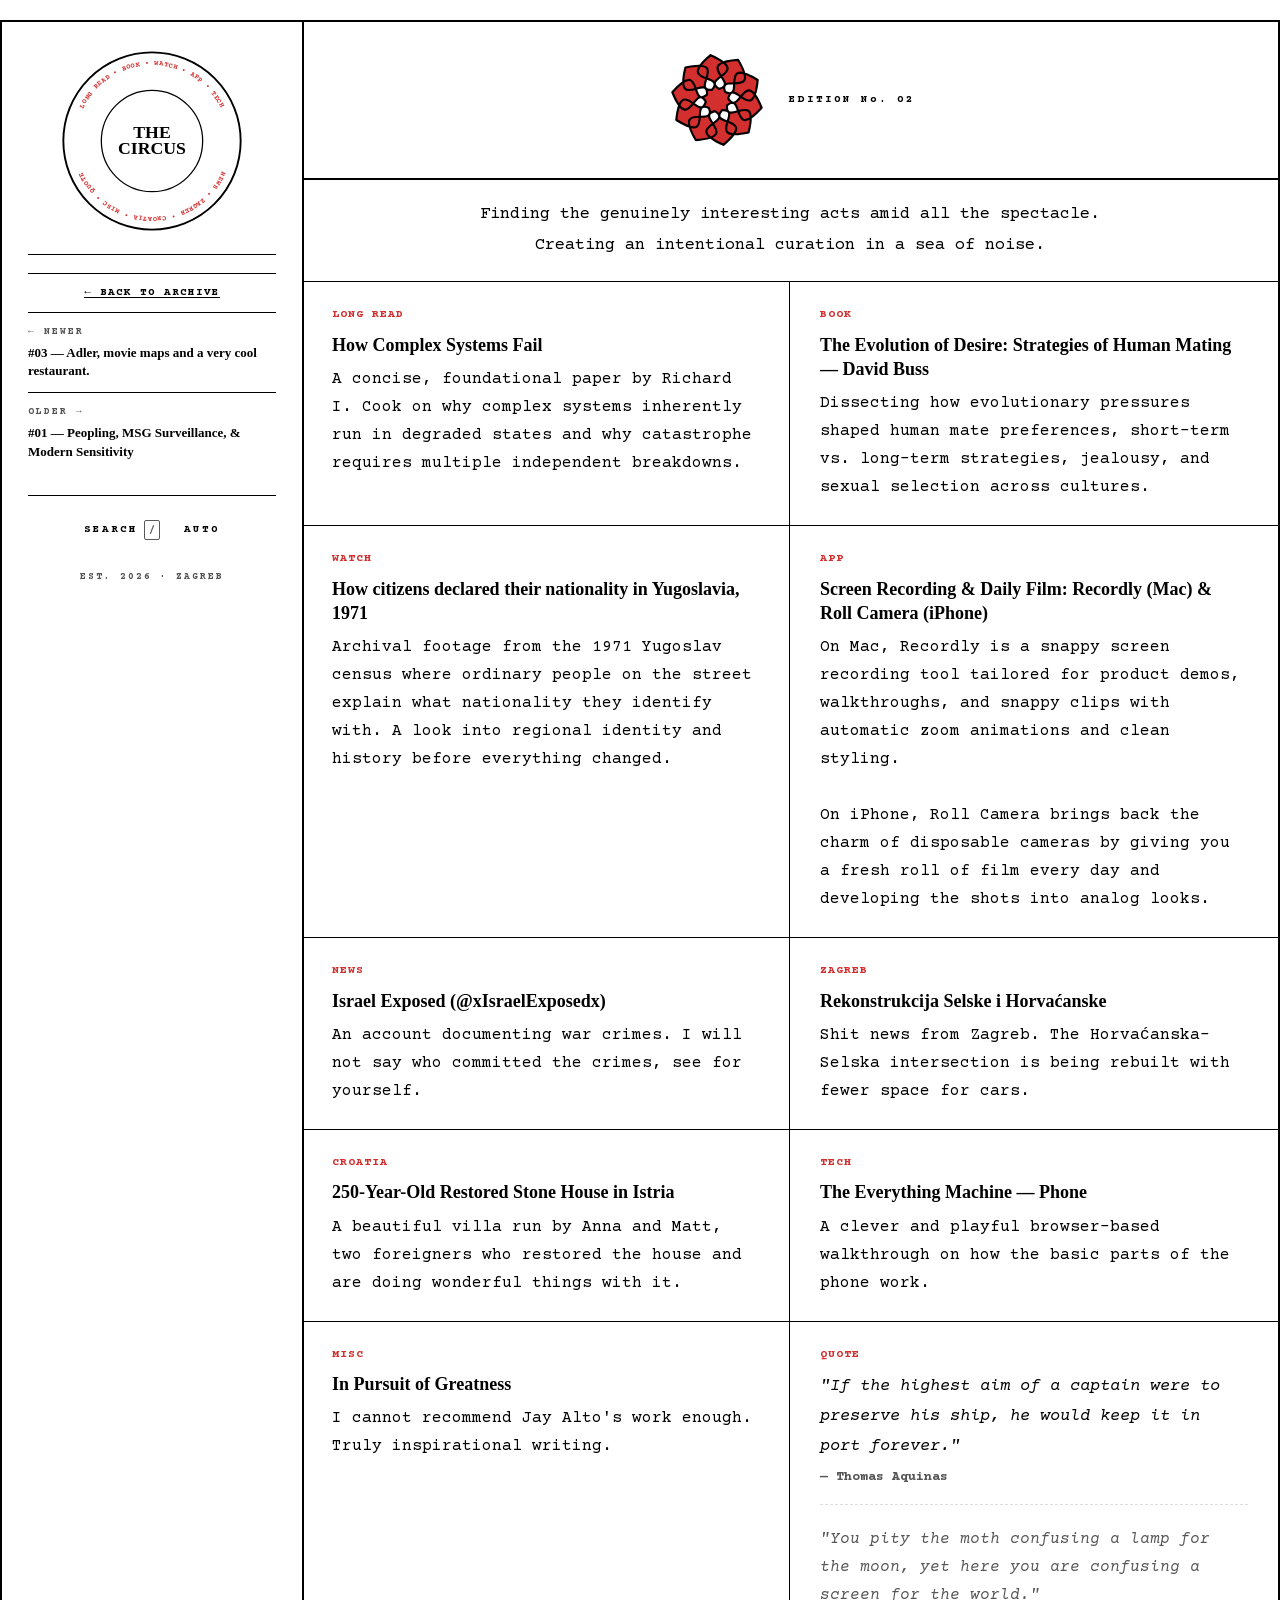
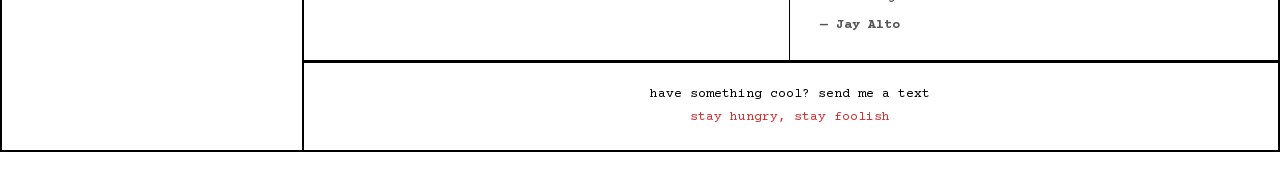
==== commit b321bb17: "Added desktop layout" ====
--- a/editions/august-2026.html
+++ b/editions/august-2026.html
@@ -24,8 +24,8 @@
     <title>#02 — Complex Systems, Mating Strategies, &amp; Pursuit of Greatness — The Circus</title>
     <meta name="description" content="August 2026 edition of The Circus: #02 — Complex Systems, Mating Strategies, &amp; Pursuit of Greatness. Long reads, books, films, apps, tech, and…">
     <link rel="icon" type="image/svg+xml" href="../assets/favicon.svg">
-    <link rel="stylesheet" href="../assets/styles.css?v=20261020c">
-    <script src="../assets/site.js?v=20261020c" defer></script>
+    <link rel="stylesheet" href="../assets/styles.css?v=20261020f">
+    <script src="../assets/site.js?v=20261020f" defer></script>
 
     <meta property="og:type" content="article">
     <meta property="og:site_name" content="The Circus">
@@ -40,11 +40,13 @@
     <a class="skip-link" href="#main">Skip to content</a>
 
     <svg class="seal-sprite" aria-hidden="true" focusable="false" xmlns="http://www.w3.org/2000/svg">
-    <symbol id="seal-august" viewBox="0 0 1000 1000"><g transform="translate(500, 500) rotate(261.86400000000003)"><g transform="scale(1.2)"><g transform="rotate(0) scale(1)"><path d="M 250 0 C 113.54578945994976 218.37238476027972, 141.4484108922605 -75.02513537941229, 59.441032268447096 19.31356214843421 C 70.33550011190437 143.8378994099024, 220.21654058284918 -109.92642986878644, 202.25424859373686 146.9463130731183 C -36.49559395721087 243.4075108777157, 158.53283636643397 22.44468035545108, 36.73657826827957 50.563562148434215 C -27.643181095477217 157.70947473619827, 242.77205808802077 40.50768497065155, 77.25424859373686 237.76412907378838 C -172.59690092233222 175.469240956874, 115.06310668155504 111.34139106115921, 3.827021247335479e-15 62.5 C -115.06310668155504 111.34139106115921, 172.59690092233225 175.469240956874, -77.25424859373683 237.7641290737884 C -242.77205808802074 40.50768497065161, 27.643181095477225 157.70947473619825, -36.736578268279565 50.563562148434215 C -158.53283636643397 22.444680355451094, 36.4955939572109 243.4075108777157, -202.25424859373683 146.94631307311832 C -220.21654058284918 -109.92642986878641, -70.33550011190435 143.8378994099024, -59.441032268447096 19.31356214843422 C -141.4484108922605 -75.02513537941229, -113.54578945994973 218.37238476027972, -250 3.061616997868383e-14 C -113.54578945994979 -218.37238476027972, -141.44841089226048 75.02513537941232, -59.4410322684471 -19.313562148434205 C -70.33550011190438 -143.8378994099024, -220.21654058284912 109.92642986878647, -202.25424859373686 -146.94631307311826 C 36.49559395721087 -243.4075108777157, -158.53283636643397 -22.44468035545106, -36.73657826827958 -50.56356214843421 C 27.643181095477196 -157.70947473619825, -242.77205808802077 -40.50768497065155, -77.25424859373689 -237.76412907378838 C 172.59690092233222 -175.46924095687405, -115.06310668155506 -111.34139106115919, -1.1481063742006436e-14 -62.5 C 115.06310668155501 -111.34139106115924, -172.59690092233228 -175.46924095687396, 77.2542485937368 -237.7641290737884 C 242.77205808802074 -40.50768497065164, -27.643181095477246 -157.70947473619825, 36.73657826827956 -50.56356214843422 C 158.53283636643397 -22.44468035545112, -36.49559395721093 -243.4075108777157, 202.25424859373683 -146.94631307311835 C 220.2165405828492 109.92642986878639, 70.33550011190434 -143.83789940990243, 59.441032268447096 -19.31356214843423 C 141.4484108922605 75.02513537941226, 113.54578945994976 -218.37238476027972, 250 0 Z"/></g></g></g></symbol>
+    <symbol id="seal-august" viewBox="0 0 1000 1000"><g transform="translate(500 500) scale(1.45250) translate(-500 -500)"><g transform="translate(500, 500) rotate(261.86400000000003)"><g transform="scale(1.2)"><g transform="rotate(0) scale(1)"><path d="M 250 0 C 113.54578945994976 218.37238476027972, 141.4484108922605 -75.02513537941229, 59.441032268447096 19.31356214843421 C 70.33550011190437 143.8378994099024, 220.21654058284918 -109.92642986878644, 202.25424859373686 146.9463130731183 C -36.49559395721087 243.4075108777157, 158.53283636643397 22.44468035545108, 36.73657826827957 50.563562148434215 C -27.643181095477217 157.70947473619827, 242.77205808802077 40.50768497065155, 77.25424859373686 237.76412907378838 C -172.59690092233222 175.469240956874, 115.06310668155504 111.34139106115921, 3.827021247335479e-15 62.5 C -115.06310668155504 111.34139106115921, 172.59690092233225 175.469240956874, -77.25424859373683 237.7641290737884 C -242.77205808802074 40.50768497065161, 27.643181095477225 157.70947473619825, -36.736578268279565 50.563562148434215 C -158.53283636643397 22.444680355451094, 36.4955939572109 243.4075108777157, -202.25424859373683 146.94631307311832 C -220.21654058284918 -109.92642986878641, -70.33550011190435 143.8378994099024, -59.441032268447096 19.31356214843422 C -141.4484108922605 -75.02513537941229, -113.54578945994973 218.37238476027972, -250 3.061616997868383e-14 C -113.54578945994979 -218.37238476027972, -141.44841089226048 75.02513537941232, -59.4410322684471 -19.313562148434205 C -70.33550011190438 -143.8378994099024, -220.21654058284912 109.92642986878647, -202.25424859373686 -146.94631307311826 C 36.49559395721087 -243.4075108777157, -158.53283636643397 -22.44468035545106, -36.73657826827958 -50.56356214843421 C 27.643181095477196 -157.70947473619825, -242.77205808802077 -40.50768497065155, -77.25424859373689 -237.76412907378838 C 172.59690092233222 -175.46924095687405, -115.06310668155506 -111.34139106115919, -1.1481063742006436e-14 -62.5 C 115.06310668155501 -111.34139106115924, -172.59690092233228 -175.46924095687396, 77.2542485937368 -237.7641290737884 C 242.77205808802074 -40.50768497065164, -27.643181095477246 -157.70947473619825, 36.73657826827956 -50.56356214843422 C 158.53283636643397 -22.44468035545112, -36.49559395721093 -243.4075108777157, 202.25424859373683 -146.94631307311835 C 220.2165405828492 109.92642986878639, 70.33550011190434 -143.83789940990243, 59.441032268447096 -19.31356214843423 C 141.4484108922605 75.02513537941226, 113.54578945994976 -218.37238476027972, 250 0 Z"/></g></g></g></g></symbol>
 </svg>
 
     <div class="page">
         <div class="container">
+            <div class="shell">
+                <aside class="rail">
 
             <header class="masthead">
                 <svg class="masthead-svg" width="300" height="300" viewBox="0 0 300 300" xmlns="http://www.w3.org/2000/svg" aria-hidden="true" focusable="false">
@@ -78,6 +80,17 @@
                 </svg>
             </header>
 
+                <a class="rail-back" href="../index.html">← BACK TO ARCHIVE</a>
+                <nav class="edition-nav" data-edition-nav aria-label="Other editions"></nav>
+                    <div class="rail-foot">
+                        <button type="button" class="bar-btn" data-search-open aria-haspopup="dialog">SEARCH <kbd>/</kbd></button>
+                        <button type="button" class="bar-btn" data-theme-toggle aria-label="Colour theme: auto">AUTO</button>
+                    </div>
+                <p class="rail-colophon">EST. 2026 · ZAGREB</p>
+                </aside>
+
+                <div class="content">
+
             <h1 class="visually-hidden">The Circus — #02 — Complex Systems, Mating Strategies, &amp; Pursuit of Greatness</h1>
 
             <main id="main">
@@ -89,19 +102,11 @@
                     <p class="edition-number">EDITION No. 02</p>
                 </div>
 
-                <nav class="back-bar" aria-label="Edition navigation">
-                    <a href="../index.html">← BACK TO ARCHIVE</a>
-                    <div class="archive-tools">
-                        <button type="button" class="bar-btn" data-search-open aria-haspopup="dialog">SEARCH <kbd>/</kbd></button>
-                        <button type="button" class="bar-btn" data-theme-toggle aria-label="Colour theme: auto">AUTO</button>
-                    </div>
-                </nav>
-                <nav class="edition-nav" data-edition-nav aria-label="Other editions"></nav>
-
                 <div class="lede">
                     <p>Finding the genuinely interesting acts amid all the spectacle. Creating an intentional curation in a sea of noise.</p>
                 </div>
 
+            <div class="sections">
         <section class="section reveal">
             <p class="eyebrow">LONG READ</p>
             <h2 class="section-title"><a href="https://how.complexsystems.fail/" rel="noopener noreferrer" target="_blank">How Complex Systems Fail</a></h2>
@@ -156,6 +161,7 @@
                 <p class="quote-attribution">— Jay Alto</p>
             </div>
         </section>
+            </div>
 
             </main>
 
@@ -165,6 +171,8 @@
                 </p>
             </footer>
 
+                </div>
+            </div>
         </div>
     </div>
 
--- a/assets/styles.css
+++ b/assets/styles.css
@@ -116,7 +116,8 @@
     --fs-hero: clamp(20px, 1.1rem + 0.7vw, 28px);
     --fs-seal-title: clamp(13px, 0.76rem + 0.2vw, 14.5px);
 
-    --container: 600px;
+    --container: 720px;
+    --rail: 300px;
 }
 
 /* ---------- 3. theme ---------- */
@@ -265,6 +266,119 @@
     border: 2px solid var(--container-border);
 }
 
+/* desktop shell: a sticky masthead rail beside the editorial column */
+.shell {
+    position: relative;
+    display: grid;
+    grid-template-columns: var(--rail) minmax(0, 1fr);
+    align-items: start;
+}
+
+.shell::before {
+    content: "";
+    position: absolute;
+    top: 0;
+    bottom: 0;
+    left: var(--rail);
+    width: 2px;
+    background-color: var(--rule);
+}
+
+.content {
+    min-width: 0;
+}
+
+.rail {
+    position: sticky;
+    top: 20px;
+    align-self: start;
+    padding: 0 26px 26px;
+    background-color: var(--panel);
+}
+
+.rail .masthead {
+    padding: 24px 0 18px;
+    border-bottom: 1px solid var(--rule);
+}
+
+.rail .masthead-svg {
+    width: 190px;
+    height: 190px;
+}
+
+.rail-desc {
+    margin: 18px 0 0;
+    color: var(--ink-soft);
+    font-size: 11.5px;
+    line-height: 1.75;
+    text-align: center;
+}
+
+.rail-back {
+    display: block;
+    margin: 18px 0 0;
+    padding: 10px 0;
+    border-top: 1px solid var(--rule);
+    color: var(--ink-strong);
+    font-size: 11px;
+    font-weight: bold;
+    letter-spacing: 1px;
+    text-align: center;
+    text-decoration: underline;
+    text-underline-offset: 2px;
+}
+
+.rail .edition-nav {
+    display: block;
+    margin: 0;
+    border-bottom: 0;
+}
+
+.rail .edition-nav-link {
+    padding: 12px 0;
+    border-top: 1px solid var(--rule);
+}
+
+.rail .edition-nav-link + .edition-nav-link {
+    border-left: 0;
+    text-align: left;
+}
+
+.rail .edition-nav-dir {
+    font-size: 9.5px;
+}
+
+.rail .edition-nav-title {
+    font-size: 13px;
+}
+
+.rail-foot {
+    display: flex;
+    flex-wrap: wrap;
+    justify-content: center;
+    gap: 4px 16px;
+    margin-top: 22px;
+    padding-top: 12px;
+    border-top: 1px solid var(--rule);
+}
+
+.rail .bar-btn {
+    color: var(--ink);
+}
+
+.rail .bar-btn:hover {
+    color: var(--accent);
+}
+
+.rail-colophon {
+    margin: 18px 0 0;
+    color: var(--ink-soft);
+    font-size: 9.5px;
+    font-weight: bold;
+    letter-spacing: 2px;
+    text-align: center;
+}
+
 /* ---------- 6. masthead ---------- */
 
 .masthead {
@@ -322,18 +436,7 @@
 }
 
 .masthead:hover .spinning-ring,
-.masthead:focus-within .wordmark {
-    transform-box: view-box;
-    transform-origin: 50% 50%;
-    transition: transform 0.5s cubic-bezier(0.2, 0.8, 0.2, 1);
-}
-
-.masthead:hover .wordmark,
-.masthead:focus-within .wordmark {
-    transform: rotate(-3deg);
-}
-
-.spinning-ring {
+.masthead:focus-within .spinning-ring {
     animation-play-state: paused;
 }
 
@@ -613,6 +716,10 @@
 
 /* ---------- 9. seal gallery ---------- */
 
+.seal-view[hidden] {
+    display: none;
+}
+
 .seal-view {
     position: relative;
     padding: 55px 30px 45px;
@@ -716,33 +823,6 @@
     letter-spacing: 2px;
 }
 
-.back-bar {
-    display: flex;
-    flex-wrap: wrap;
-    align-items: center;
-    justify-content: space-between;
-    gap: 8px 12px;
-    padding: 6px 30px;
-    border-bottom: 1px solid var(--rule);
-    background-color: var(--bar-soft);
-}
-
-.back-bar > a {
-    color: var(--ink-strong);
-    font-size: 11px;
-    font-weight: bold;
-    letter-spacing: 1px;
-    text-decoration: underline;
-}
-
-.back-bar .bar-btn {
-    color: var(--tool-idle);
-}
-
-.back-bar .bar-btn:hover {
-    color: var(--ink-strong);
-}
-
 .edition-nav {
     display: grid;
     grid-auto-flow: column;
@@ -795,7 +875,8 @@
 }
 
 .lede p {
-    margin: 0;
+    margin: 0 auto;
+    max-width: 62ch;
     color: var(--ink);
     font-size: var(--fs-lede);
     line-height: 1.8;
@@ -1010,6 +1091,188 @@
 
 /* ---------- 14. responsive ---------- */
 
+/* desktop: rail + wide editorial column */
+@media only screen and (min-width: 980px) {
+    .container {
+        max-width: 1280px;
+    }
+
+    .hero {
+        grid-template-columns: minmax(0, 1fr) 210px;
+        gap: 30px;
+        padding: 32px 34px;
+    }
+
+    .hero-seal {
+        width: 190px;
+        height: 190px;
+    }
+
+    .hero-title {
+        font-size: clamp(26px, 1.4rem + 1.1vw, 38px);
+    }
+
+    .archive-bar {
+        padding: 8px 34px;
+    }
+
+    .seal-view {
+        display: grid;
+        grid-template-columns: repeat(2, minmax(0, 1fr));
+        gap: 52px 26px;
+        padding: 48px 34px;
+    }
+
+    .seal-spine {
+        display: none;
+    }
+
+    .seal-item {
+        margin: 0;
+        max-width: none;
+    }
+
+    .seal-item .seal-svg {
+        width: 150px;
+        height: 150px;
+    }
+
+    .edition-mark {
+        display: flex;
+        align-items: center;
+        justify-content: center;
+        gap: 20px;
+        padding: 26px 34px;
+    }
+
+    .edition-mark .seal-svg {
+        width: 104px;
+        height: 104px;
+        margin: 0;
+    }
+
+    .edition-number {
+        margin: 0;
+        font-size: 11px;
+    }
+
+    .lede,
+    .site-footer {
+        padding-left: 34px;
+        padding-right: 34px;
+    }
+
+    /* left-to-right, alternating columns */
+    .sections {
+        display: grid;
+        grid-template-columns: repeat(2, minmax(0, 1fr));
+    }
+
+    .section {
+        padding: 24px 30px;
+    }
+
+    .section:nth-child(odd) {
+        border-right: 1px solid var(--rule);
+    }
+}
+
+/* wide desktop: two-up archive + three-up seal gallery */
+@media only screen and (min-width: 1200px) {
+    .edition-list {
+        display: grid;
+        grid-template-columns: repeat(2, minmax(0, 1fr));
+    }
+
+    .edition-list > li {
+        border-bottom: 1px solid var(--rule);
+    }
+
+    .edition-list > li:nth-child(odd) {
+        border-right: 1px solid var(--rule);
+    }
+
+    .edition-list > li:last-child:nth-child(odd) {
+        grid-column: 1 / -1;
+        border-right: 0;
+    }
+
+    .edition {
+        height: 100%;
+        border-bottom: 0;
+    }
+
+    .seal-view {
+        grid-template-columns: repeat(3, minmax(0, 1fr));
+    }
+}
+
+/* stacked: tablet and phone keep the original single column */
+@media only screen and (max-width: 979px) {
+    .shell {
+        display: block;
+    }
+
+    .shell::before {
+        display: none;
+    }
+
+    .rail {
+        position: static;
+        padding: 0;
+    }
+
+    .rail-desc,
+    .rail-colophon {
+        display: none;
+    }
+
+    .rail .masthead {
+        padding: 18px 20px 14px;
+        border-bottom: 2px solid var(--rule);
+    }
+
+    .rail .masthead-svg {
+        width: 190px;
+        height: 190px;
+    }
+
+    .rail-back {
+        margin: 0;
+        padding: 12px 20px;
+        border-top: 0;
+        border-bottom: 1px solid var(--rule);
+        background-color: var(--bar-soft);
+        text-align: left;
+    }
+
+    .rail .edition-nav {
+        display: grid;
+        grid-auto-flow: column;
+        grid-auto-columns: 1fr;
+        border-bottom: 2px solid var(--rule);
+    }
+
+    .rail .edition-nav-link {
+        padding: 14px 20px;
+        border-top: 0;
+    }
+
+    .rail .edition-nav-link + .edition-nav-link {
+        border-left: 1px solid var(--rule);
+        text-align: right;
+    }
+
+    .rail-foot {
+        justify-content: flex-end;
+        margin: 0;
+        padding: 2px 20px;
+        border-top: 0;
+        border-bottom: 2px solid var(--rule);
+        background-color: var(--bar-soft);
+    }
+}
+
 @media only screen and (max-width: 600px) {
     .container {
         border-left: none;
@@ -1028,7 +1291,6 @@
     .edition,
     .lede,
     .section,
-    .back-bar,
     .edition-mark,
     .site-footer,
     .archive-bar,
@@ -1039,7 +1301,6 @@
 
     .lede,
     .section,
-    .back-bar,
     .edition-mark,
     .site-footer,
     .edition {
@@ -1071,17 +1332,15 @@
 
 @media (prefers-reduced-motion: reduce) {
     .wordmark {
-    transform-box: view-box;
-    transform-origin: 50% 50%;
-    transition: transform 0.5s cubic-bezier(0.2, 0.8, 0.2, 1);
-}
-
-.masthead:hover .wordmark,
-.masthead:focus-within .wordmark {
-    transform: rotate(-3deg);
-}
-
-.spinning-ring {
+        transition: none;
+    }
+
+    .masthead:hover .wordmark,
+    .masthead:focus-within .wordmark {
+        transform: none;
+    }
+
+    .spinning-ring {
         animation: none;
     }
 
@@ -1115,10 +1374,17 @@
 @media print {
     .marquee,
     .archive-tools,
-    .back-bar,
     .skip-link,
     .search {
         display: none !important;
+    }
+
+    .rail {
+        display: none !important;
+    }
+
+    .shell {
+        display: block;
     }
 
     .container {
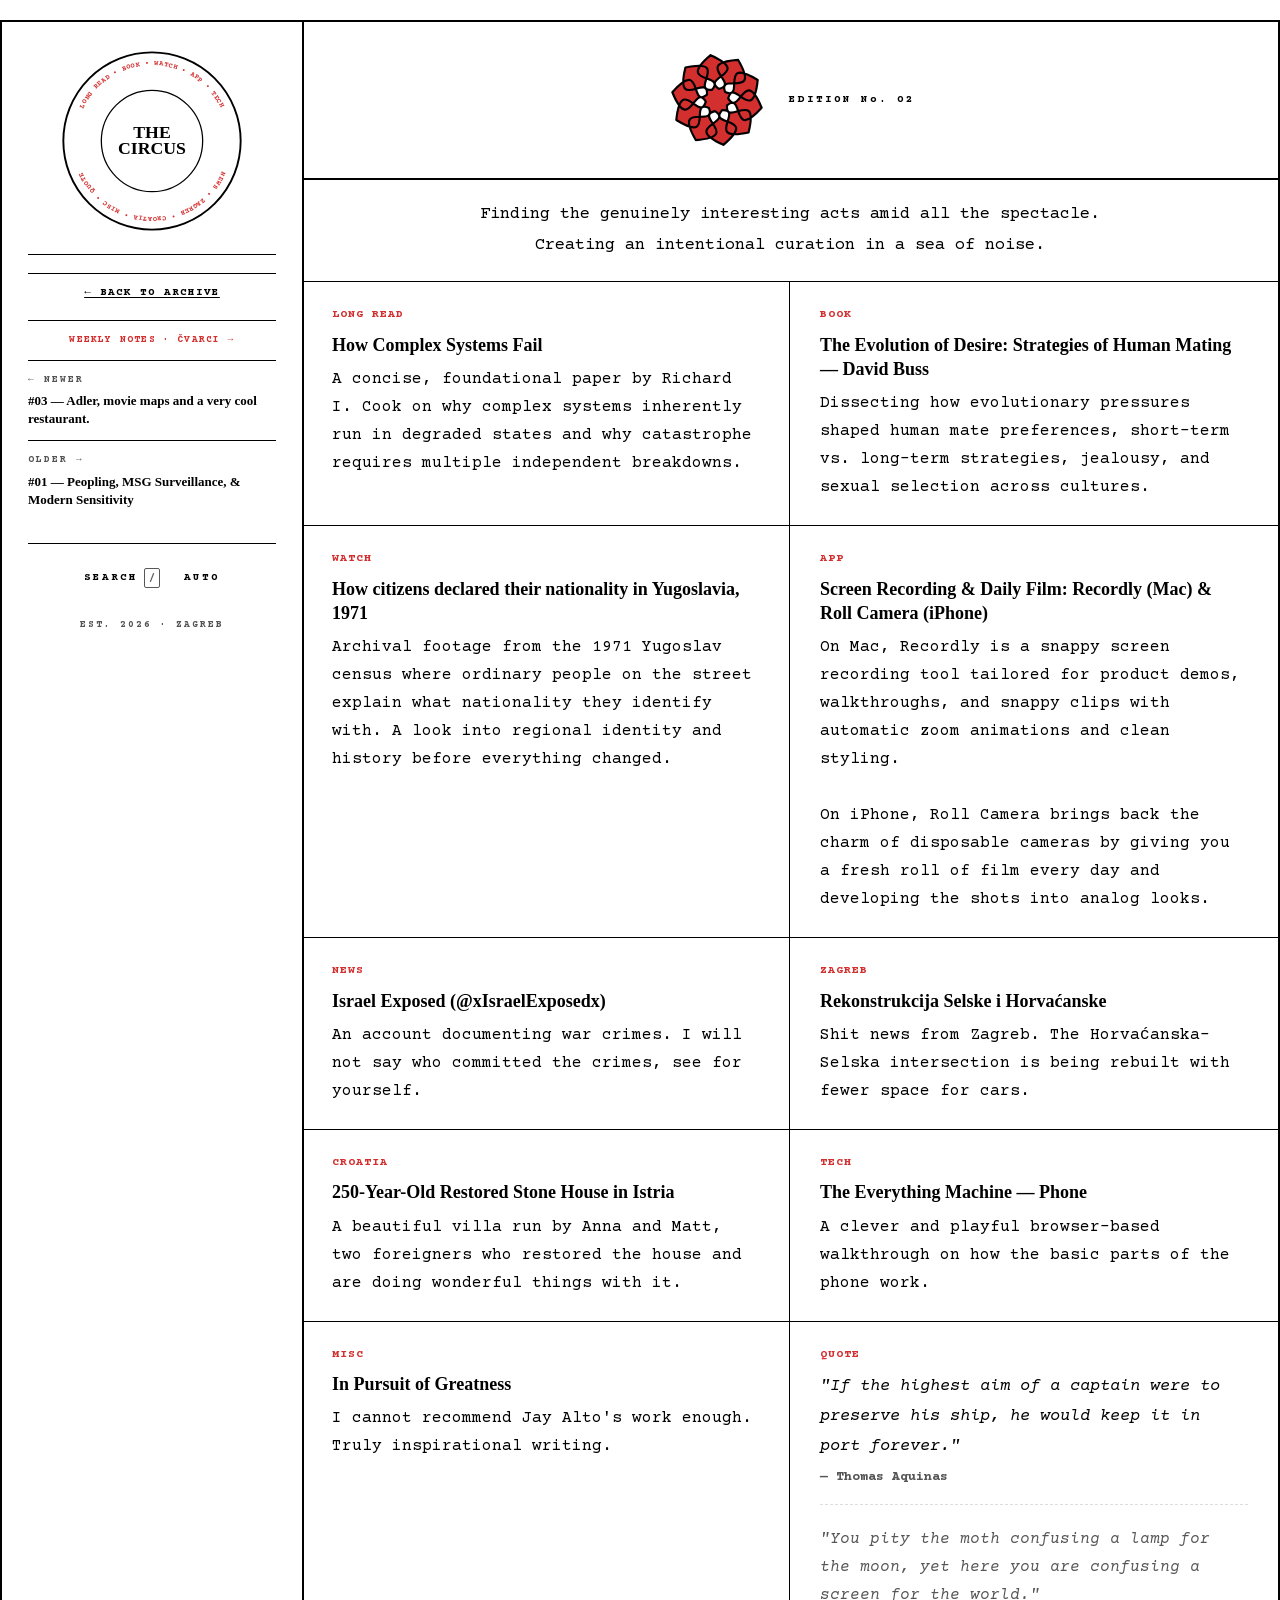
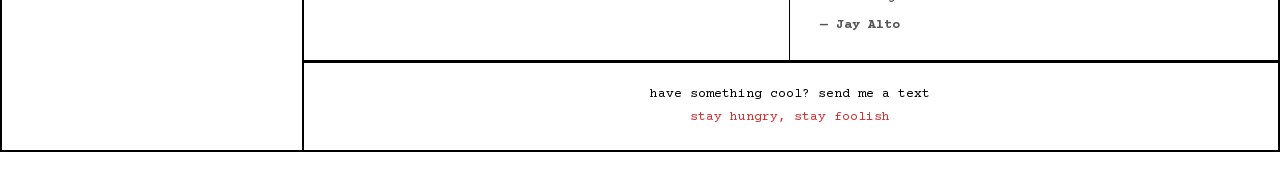
==== commit 42f47514: "Add weekly Čvarci stream" ====
--- a/editions/august-2026.html
+++ b/editions/august-2026.html
@@ -24,8 +24,8 @@
     <title>#02 — Complex Systems, Mating Strategies, &amp; Pursuit of Greatness — The Circus</title>
     <meta name="description" content="August 2026 edition of The Circus: #02 — Complex Systems, Mating Strategies, &amp; Pursuit of Greatness. Long reads, books, films, apps, tech, and…">
     <link rel="icon" type="image/svg+xml" href="../assets/favicon.svg">
-    <link rel="stylesheet" href="../assets/styles.css?v=20261020f">
-    <script src="../assets/site.js?v=20261020f" defer></script>
+    <link rel="stylesheet" href="../assets/styles.css?v=20261118e">
+    <script src="../assets/site.js?v=20261118b" defer></script>
 
     <meta property="og:type" content="article">
     <meta property="og:site_name" content="The Circus">
@@ -81,6 +81,7 @@
             </header>
 
                 <a class="rail-back" href="../index.html">← BACK TO ARCHIVE</a>
+                <a class="rail-stream-link" href="../cvarci.html">WEEKLY NOTES · ČVARCI →</a>
                 <nav class="edition-nav" data-edition-nav aria-label="Other editions"></nav>
                     <div class="rail-foot">
                         <button type="button" class="bar-btn" data-search-open aria-haspopup="dialog">SEARCH <kbd>/</kbd></button>
--- a/assets/styles.css
+++ b/assets/styles.css
@@ -1412,3 +1412,248 @@
         font-size: 10px;
     }
 }
+
+/* ---------- weekly stream: Čvarci ---------- */
+
+.stream-links {
+    display: grid;
+    grid-template-columns: 1fr 1fr;
+    margin-top: 16px;
+    border-top: 1px solid var(--rule);
+    border-bottom: 1px solid var(--rule);
+}
+
+.stream-links a {
+    padding: 12px 4px 10px;
+    color: var(--ink-soft);
+    font-size: 10px;
+    font-weight: bold;
+    letter-spacing: 1.5px;
+    text-align: center;
+    text-decoration: none;
+}
+
+.stream-links a + a {
+    border-left: 1px solid var(--rule);
+}
+
+.stream-links a:hover,
+.stream-links a[aria-current="page"] {
+    color: var(--accent);
+}
+
+.rail-stream-link {
+    display: block;
+    margin-top: 8px;
+    padding: 12px 0;
+    border-top: 1px solid var(--rule);
+    color: var(--accent);
+    font-size: 9.5px;
+    font-weight: bold;
+    letter-spacing: 1.2px;
+    text-align: center;
+    text-decoration: none;
+}
+
+.rail-stream-link:hover {
+    text-decoration: underline;
+    text-underline-offset: 3px;
+}
+
+.cvarci-heading {
+    padding: 34px 30px 28px;
+    border-bottom: 2px solid var(--rule);
+}
+
+.cvarci-heading .eyebrow {
+    margin: 0 0 8px;
+    color: var(--accent);
+    font-size: var(--fs-eyebrow);
+    font-weight: bold;
+    letter-spacing: 2px;
+}
+
+.cvarci-heading h1 {
+    margin: 0;
+    color: var(--ink-strong);
+    font-family: var(--serif);
+    font-size: clamp(40px, 2.4rem + 1vw, 58px);
+    line-height: 1.05;
+}
+
+.cvarci-heading > p:last-child {
+    max-width: 52ch;
+    margin: 12px 0 0;
+    color: var(--ink-soft);
+    font-size: var(--fs-lede);
+    line-height: 1.65;
+}
+
+.cvarci-feed {
+    padding: 30px;
+}
+
+.cvarak-card {
+    display: block;
+    padding: 18px 22px 20px;
+    border: 1px solid var(--rule);
+    border-top: 4px solid var(--accent);
+    background: var(--bar-soft);
+}
+
+.cvarak-topline,
+.cvarak-source {
+    display: flex;
+    flex-wrap: wrap;
+    justify-content: space-between;
+    gap: 6px 16px;
+    color: var(--ink-soft);
+    font-size: 9px;
+    font-weight: bold;
+    letter-spacing: 1.4px;
+    line-height: 1.5;
+}
+
+.cvarak-topline span:first-child {
+    color: var(--accent);
+}
+
+.cvarak-topline span:last-child {
+    color: var(--ink-strong);
+}
+
+.cvarak-card h2 {
+    max-width: none;
+    margin: 14px 0;
+    color: var(--ink-strong);
+    font-family: var(--serif);
+    font-size: clamp(22px, 2vw, 26px);
+    font-weight: 500;
+    letter-spacing: -0.7px;
+    line-height: 1.15;
+}
+
+.cvarak-card h2 a {
+    color: inherit;
+    text-decoration-thickness: 1px;
+    text-underline-offset: 4px;
+}
+
+.cvarak-source {
+    align-items: center;
+    padding-top: 10px;
+    border-top: 1px dashed var(--rule);
+}
+
+.cvarak-source a {
+    color: var(--ink-strong);
+    text-decoration-thickness: 1px;
+    text-underline-offset: 3px;
+}
+
+.cvarci-note {
+    margin: 16px 0 0;
+    color: var(--ink-soft);
+    font-size: 11px;
+    line-height: 1.6;
+}
+
+@media only screen and (max-width: 600px) {
+    .cvarci-heading {
+        padding: 28px 20px 24px;
+    }
+
+    .cvarci-feed {
+        padding: 20px;
+    }
+
+    .cvarak-card {
+        padding: 16px 18px 18px;
+    }
+
+    .cvarak-card h2 {
+        font-size: clamp(21px, 5.8vw, 25px);
+    }
+}
+
+.cvarci-feed {
+    display: grid;
+    gap: 12px;
+    padding: 24px 30px 30px;
+}
+
+.cvarak-card h3 {
+    margin: 10px 0;
+    color: var(--ink-strong);
+    font-family: var(--serif);
+    font-size: clamp(19px, 1.2rem + 0.25vw, 22px);
+    font-weight: 500;
+    letter-spacing: -0.35px;
+    line-height: 1.2;
+}
+
+.cvarak-card h3 a {
+    color: inherit;
+    text-decoration-thickness: 1px;
+    text-underline-offset: 3px;
+}
+
+.cvarak-index {
+    display: inline-block;
+    margin-right: 0.55em;
+    color: var(--accent);
+    font-family: var(--mono);
+    font-size: 0.72em;
+    font-weight: bold;
+    vertical-align: 0.08em;
+}
+
+.cvarak-source {
+    padding-top: 8px;
+}
+
+@media only screen and (max-width: 600px) {
+    .cvarci-feed {
+        padding: 18px 20px 24px;
+    }
+}
+
+.cvarci-sidebar-teaser {
+    display: none;
+}
+
+@media only screen and (min-width: 980px) {
+    .cvarci-sidebar-teaser {
+        display: block;
+        margin-top: 18px;
+        padding: 16px 0 0;
+        border-top: 1px dashed var(--rule);
+    }
+
+    .cvarci-sidebar-teaser .eyebrow {
+        margin: 0 0 8px;
+        color: var(--accent);
+        font-size: 9px;
+        font-weight: bold;
+        letter-spacing: 1.4px;
+        line-height: 1.5;
+    }
+
+    .cvarci-sidebar-latest {
+        margin: 0 0 12px;
+        font-family: var(--serif);
+        font-size: 15px;
+        font-weight: bold;
+        line-height: 1.35;
+    }
+
+    .cvarci-sidebar-latest a {
+        color: var(--ink-strong);
+        text-decoration: none;
+    }
+
+    .cvarci-sidebar-latest a:hover {
+        text-decoration: underline;
+        text-underline-offset: 3px;
+    }
+}
